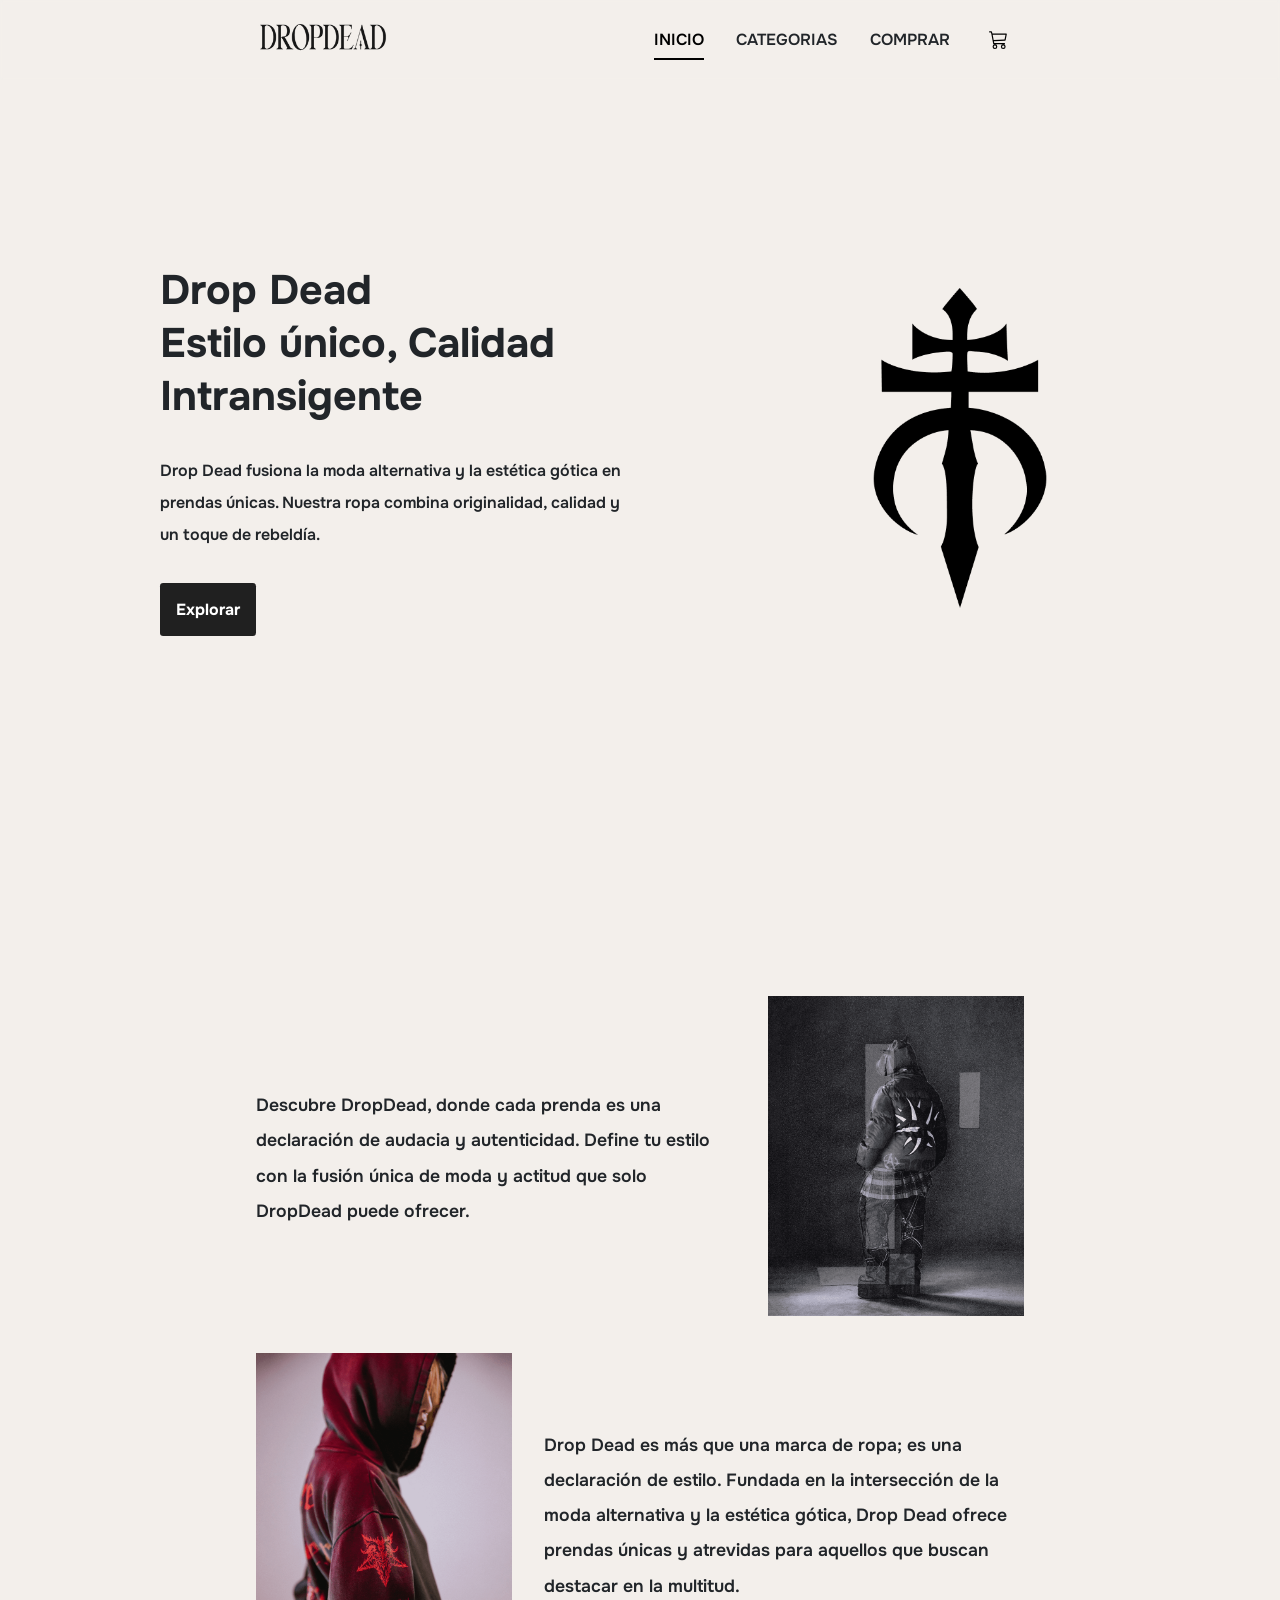
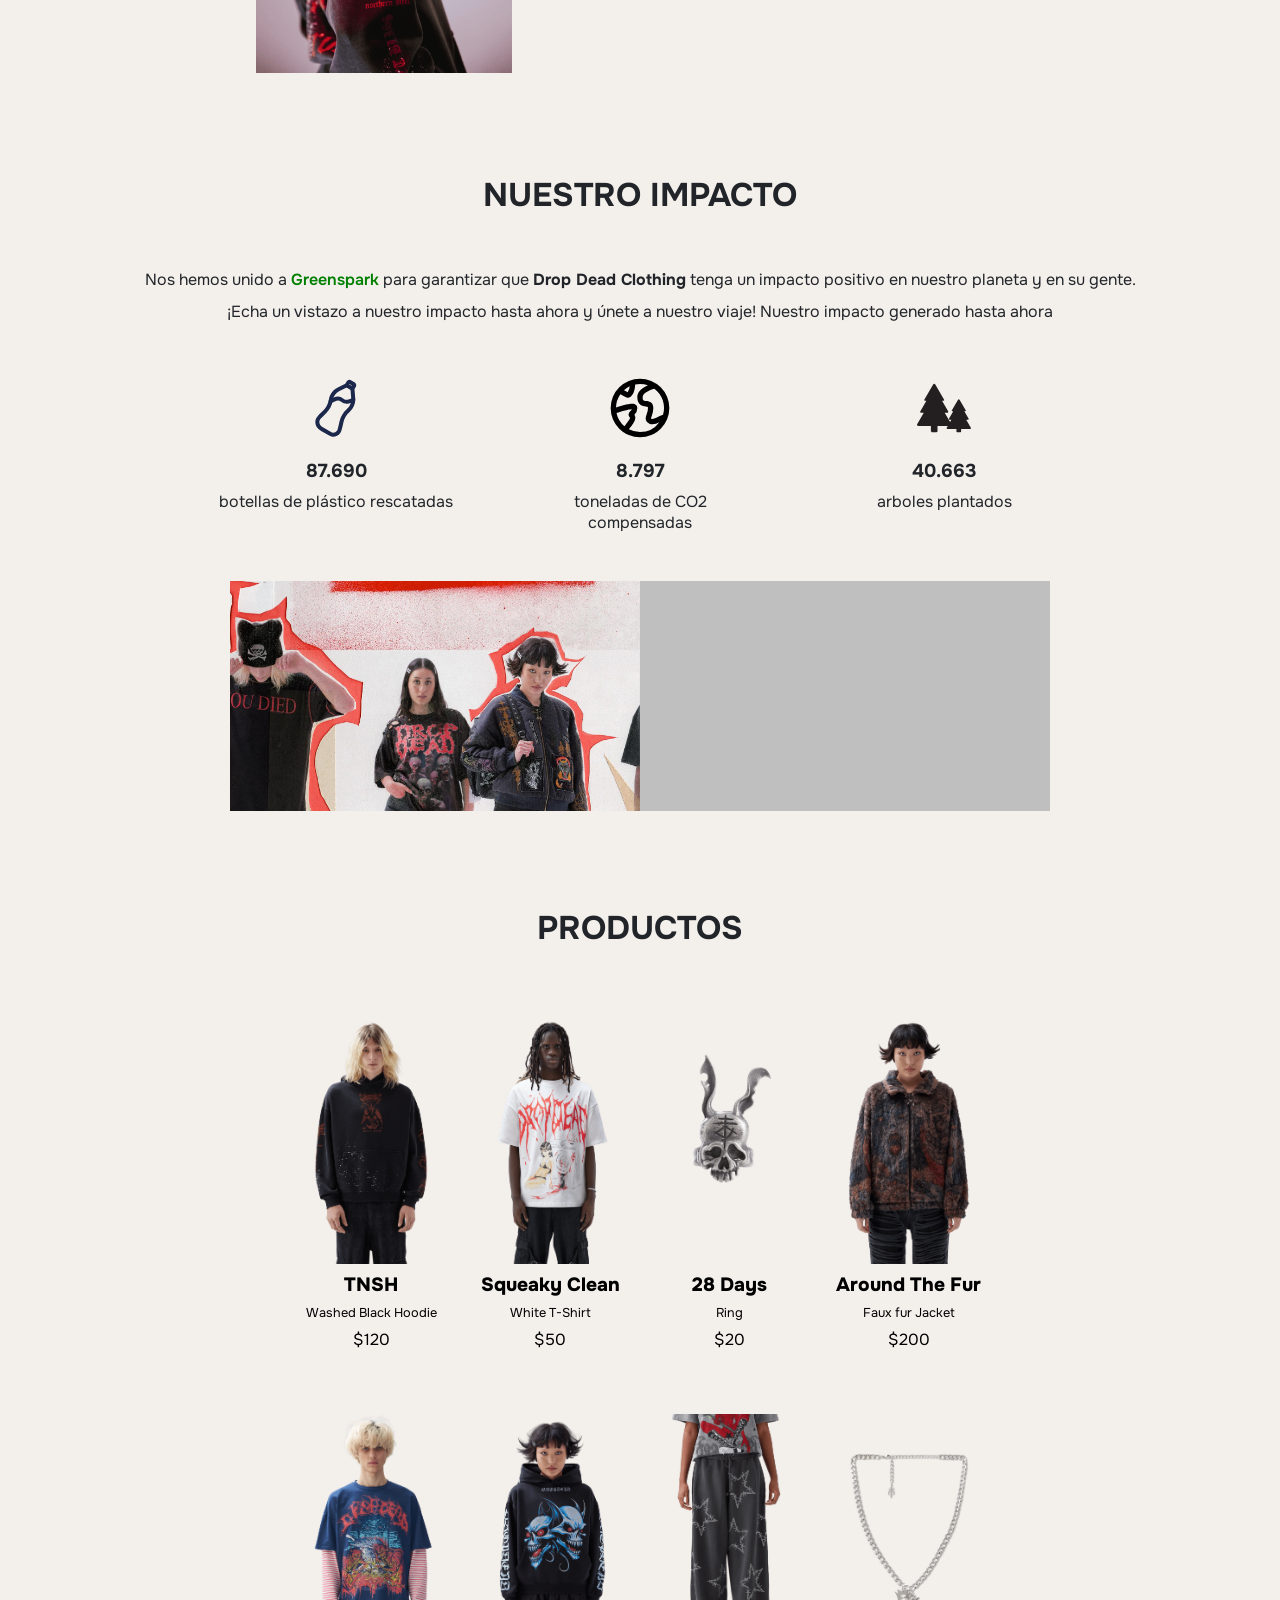
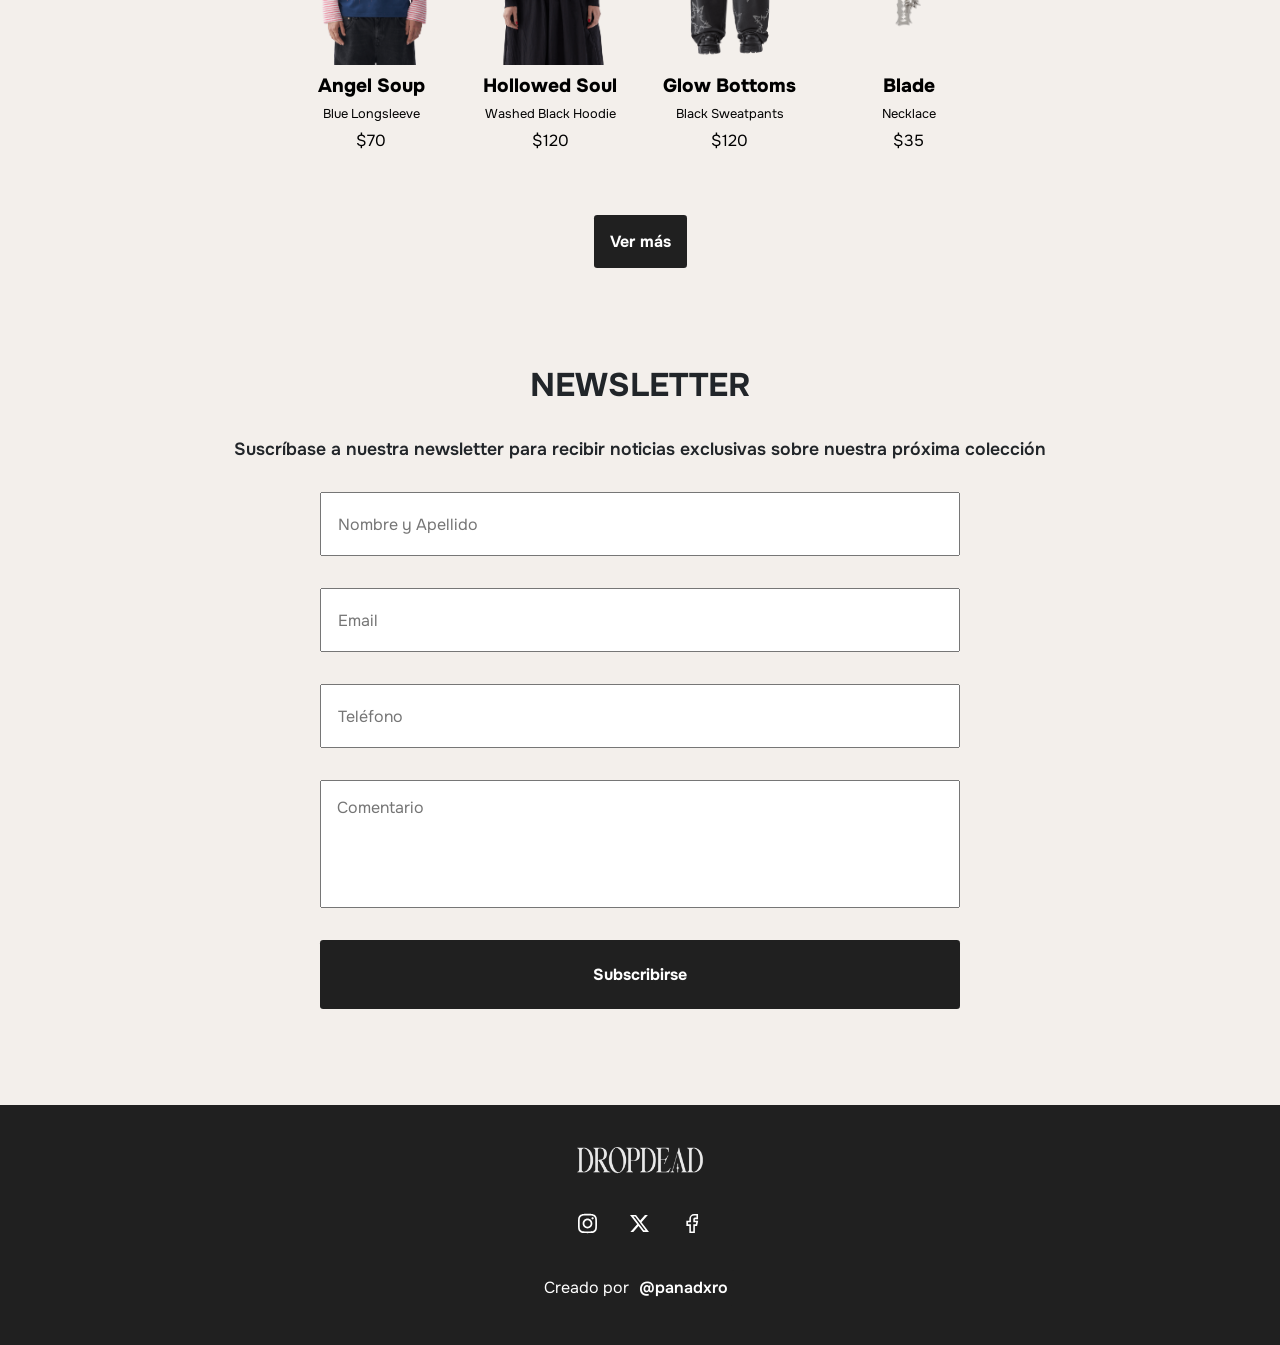
==== index.html @ 7a751a77 "-" ====
<!doctype html>
<html id="pag-inicio" lang="es">
  <head>
    <meta charset="utf-8" />
    <title>DROPDEAD E-COMMERCE</title>
    <meta name="viewport" content="width=device-width, initial-scale=1.0,user-scalable=no" />
    <link rel="shortcut icon" href="assets/icon/faviconDrop.png" />
    <link rel="stylesheet" href="css/bootstrap.css">
    <link rel="stylesheet" href="css/style.css">
  </head>
  <body>
    <header>
      <nav class="navt">
        <h1><a href="index.html">DROPDEAD</a></h1>
        <ul class="nav-list nav-underline">
          <li><a class="nav-link active" href="index.html">INICIO</a></li>
          <li class="dropdown">
            <a class="nav-link" href="categorias.html">CATEGORIAS</a>
            <ul class="dropdown-menu">
              <li><a href="categorias.html">TODO</a></li>
              <li><a href="categorias.html?cat=Remeras">REMERAS</a></li>
              <li><a href="categorias.html?cat=Buzos">BUZOS</a></li>
              <li><a href="categorias.html?cat=Camperas">CAMPERAS</a></li>
              <li><a href="categorias.html?cat=Pantalones">PANTALONES</a></li>
              <li><a href="categorias.html?cat=Accesorios">ACCESORIOS</a></li>
            </ul>
          </li>
          <li><a class="nav-link" href="comprar.html">COMPRAR</a></li>
          <li>
            <button class="icon a-cart" type="button" data-bs-toggle="offcanvas" data-bs-target="#offcanvasRight" aria-controls="offcanvasRight">
              <small class="d-lg-none">Carrito</small>
              <span class="badge bg-danger cantidades-carrito">0</span>
            </button>           
          </li>
        </ul>
      </nav>  
    </header>

    <main>
      <sidebar class="offcanvas offcanvas-end" tabindex="-1" id="offcanvasRight" aria-labelledby="offcanvasRightLabel">
        <section class="carrito-section">
          <div class="cart-head">
            <button type="button" class="btn-close" data-bs-dismiss="offcanvas" aria-label="Close"></button>
            <h2>CARRITO</h2>
            <button id="reset"><small class="d-lg-none">Vaciar carrito</small>
              <span class="badge bg-danger cantidades-carrito">0</span>
            </button>
          </div>
          <ul id="lista-carrito">
          </ul>
          <article class="info">
            <p>TOTAL:<span id="total-carrito"></span></p>
            <a href="comprar.html" id="botonCompra" class="boton">Comprar</a>
          </article>
        </section>
      </sidebar>
      
      <section class="inicio">
        <article>
          <h2>Drop Dead <br> Estilo único, Calidad Intransigente</h2>
          <p>Drop Dead fusiona la moda alternativa y la estética gótica en prendas únicas. Nuestra ropa combina originalidad, calidad y un toque de rebeldía. </p>
          <a href="categorias.html" class="boton">Explorar</a>
        </article>
        <figure>
          <img src="assets/icon/faviconDrop.png" alt="">
        </figure>
      </section>

      <section class="nosotros">
        <article>
          <p>Descubre DropDead, donde cada prenda es una declaración de audacia y autenticidad. Define tu estilo con la fusión única de moda y actitud que solo DropDead puede ofrecer.</p>
          <picture>
            <source media="(max-width: 576px)" srcset="./assets/fondos/deadcell-md.png">
            <img src="assets/fondos/deadcell-lg.png" alt="">
          </picture>
        </article>
        <article>
          <picture>
            <source media="(max-width: 576px)" srcset="./assets/fondos/tnsh-md.png">
            <img src="assets/fondos/tnsh-lg.png" alt="">
          </picture>
          <p>Drop Dead es más que una marca de ropa; es una declaración de estilo. Fundada en la intersección de la moda alternativa y la estética gótica, Drop Dead ofrece prendas únicas y atrevidas para aquellos que buscan destacar en la multitud.</p>
        </article>
      </section>

      <section class="detalles">
        <h2 class="titulo-2">Nuestro impacto</h2>
        <p>Nos hemos unido a <a href="https://public.getgreenspark.com/1639580031124/drop-dead-clothing" target="_blank">Greenspark</a> para garantizar que <b>Drop Dead Clothing</b> tenga un impacto positivo en nuestro planeta y en su gente. ¡Echa un vistazo a nuestro impacto hasta ahora y únete a nuestro viaje!
        Nuestro impacto generado hasta ahora</p>
        <div class="detalle-box">
          <article>
            <h3 id="botellas">87.690</h3>
            <p>botellas de plástico rescatadas</p>          
          </article>
          <article>
            <h3 id="co2">8.797</h3>
            <p>toneladas de CO2 compensadas</p>          
          </article>
          <article>
            <h3 id="arboles">40.663</h3>
            <p>arboles plantados</p>          
          </article>
        </div>
        <div class="novedades">
          <figure id="carouselExampleCaptions" class="carousel slide" data-bs-touch="true" data-bs-ride="carousel">
              <div class="carousel-inner">
                <div class="carousel-item" data-bs-interval="5000">
                  <picture class="d-block w-100">
                    <source media="(max-width: 576px)" srcset="assets/fondos/sm-slider1.jpg">
                    <source media="(max-width: 1024px)" srcset="assets/fondos/md-slider1.jpg">
                    <img src="assets/fondos/lg-slider1.jpg" alt="Banner con modelos historia de la marca">
                  </picture>
                </div>
                <div class="carousel-item" data-bs-interval="5000">
                  <picture class="d-block w-100">
                    <source media="(max-width: 576px)" srcset="assets/fondos/sm-slider2.jpg">
                    <source media="(max-width: 1024px)" srcset="assets/fondos/md-slider2.jpg">
                    <img src="assets/fondos/lg-slider2.jpg" alt="Banner con modelos el comienzo de la marca">
                  </picture>
                </div>
                <div class="carousel-item active" data-bs-interval="5000">
                  <picture class="d-block w-100">
                    <source media="(max-width: 576px)" srcset="assets/fondos/sm-slider3.jpg">
                    <source media="(max-width: 1024px)" srcset="assets/fondos/md-slider3.jpg">
                    <img src="assets/fondos/lg-slider3.jpg" alt="Banner con modelos y su filosofia">
                  </picture>
                </div>
                <div class="carousel-item" data-bs-interval="5000">
                  <picture class="d-block w-100">
                    <source media="(max-width: 576px)" srcset="assets/fondos/sm-slider4.jpg">
                    <source media="(max-width: 1024px)" srcset="assets/fondos/md-slider4.jpg">
                    <img src="assets/fondos/lg-slider4.jpg" alt="Banner con modelos y su dilema">
                  </picture>
                </div>
              </div>
          </figure>
          <figure>
            <iframe width="560" height="315" src="https://www.youtube.com/embed/W_03t-ddhAE?si=SMMggjVMrTgTi_4X" title="YouTube video player" frameborder="0" allow="accelerometer; autoplay; clipboard-write; encrypted-media; gyroscope; picture-in-picture; web-share" allowfullscreen></iframe>
          </figure>
        </div>
      </section>

      <section class="sec-productos">
        <h2 class="titulo-2" id="tit-categoria">Productos</h2>
        <div id="productos">
          <article class="card">
            <a href="producto.html?id=8">
              <figure>
                <img src="assets/product/Blade/Blade1.png" alt="Blade">
              </figure>
              <h3>Blade</h3>
              <p>Necklace</p>
              <p class="price">$<span>35</span></p>
            </a>
            <button class="add boton" data-id="8" data-val="35" data-cat="Accesorio">Agregar al carrito</button>
          </article>
          <article class="card">
            <a href="producto.html?id=13">
              <figure>
                <img src="assets/product/Hollowfication/Hollowfication1.png" alt="Hollowfication">
              </figure>
              <h3>Hollowfication</h3>
              <p>Washed Black Hoodie</p>
              <p class="price">$<span>120</span></p>
            </a>
            <button class="add boton" data-id="13" data-val="120" data-cat="Buzo">Agregar al carrito</button>
          </article>
          <article class="card">
            <a href="producto.html?id=18">
              <figure>
                <img src="assets/product/JadoreHardcore/JadoreHardcore1.png" alt="J'adore Hardcore">
              </figure>
              <h3>J'adore Hardcore</h3>
              <p>2 in 1 Jacket</p>
              <p class="price">$<span>200</span></p>
            </a>
            <button class="add boton" data-id="18" data-val="200" data-cat="Campera">Agregar al carrito</button>
          </article>
          <article class="card">
            <a href="producto.html?id=19">
              <figure>
                <img src="assets/product/Spiritual/Spiritual1.png" alt="Spiritual">
              </figure>
              <h3>Spiritual</h3>
              <p>Socks (Pack of 2)</p>
              <p class="price">$<span>20</span></p>
            </a>
            <button class="add boton" data-id="19" data-val="20" data-cat="Accesorio">Agregar al carrito</button>
          </article>
          <article class="card">
            <a href="producto.html?id=17">
              <figure>
                <img src="assets/product/Violence/Violence1.png" alt="Violence">
              </figure>
              <h3>Violence</h3>
              <p>Elasticated Shorts</p>
              <p class="price">$<span>60</span></p>
            </a>
            <button class="add boton" data-id="20" data-val="60" data-cat="Pantalon">Agregar al carrito</button>
          </article>
          <article class="card">
            <a href="producto.html?id=10">
              <figure>
                <img src="assets/product/Lure/Lure1.png" alt="Lure">
              </figure>
              <h3>Lure</h3>
              <p>Distressed Hoodie</p>
              <p class="price">$<span>120</span></p>
            </a>
            <button class="add boton" data-id="10" data-val="120" data-cat="Buzo">Agregar al carrito</button>
          </article>
          <article class="card">
            <a href="producto.html?id=11">
              <figure>
                <img src="assets/product/Makeover/Makeover1.png" alt="Makeover">
              </figure>
              <h3>Makeover</h3>
              <p>Washed Black T-Shirt</p>
              <p class="price">$<span>50</span></p>
            </a>
            <button class="add boton" data-id="11" data-val="50" data-cat="Remera">Agregar al carrito</button>
          </article>
          <article class="card">
            <a href="producto.html?id=9">
              <figure>
                <img src="assets/product/Blessings/Blessings1.png" alt="Blessings">
              </figure>
              <h3>Blessings</h3>
              <p>Longsleeve</p>
              <p class="price">$<span>70</span></p>
            </a>
            <button class="add boton" data-id="9" data-val="70" data-cat="Accesorio">Agregar al carrito</button>
          </article>
        </div>
        <a href="categorias.html" class="boton">Ver más</a>
      </section>

      <section class="newsletter">
        <h2 class="titulo-2">Newsletter</h2>
        <p>Suscríbase a nuestra newsletter para recibir noticias exclusivas sobre nuestra próxima colección</p>
          <form action="" class="form-newsletter">
            <fieldset>
              <legend>Nombre formulario</legend>
              <div>
                <label for="nombre">Nombre y Apellido</label>
                <input placeholder="Nombre y Apellido" id="nombre" type="text">
              </div>
              <div>
                <label for="email">Email</label>
                <input placeholder="Email" id="email" type="email">
              </div>
              <div>
                <label for="tel">Teléfono</label>
                <input placeholder="Teléfono" id="tel" type="tel">
              </div>
              <div>
                <label for="comentario">Comentario</label>
                <textarea placeholder="Comentario" id="comentario"></textarea>
              </div>
            </fieldset>
            <div class="boton">
              <input value="Subscribirse" type="submit">
            </div>
          </form>
      </section>

      <div class="modal fade" id="modalAutor" tabindex="-1" aria-labelledby="exampleModalCenterTitle" style="display: none;" aria-hidden="true">
        <section class="modal-dialog modal-lg modal-dialog-centered">
          <div class="modal-content">
            <section class="modal-body">
              <article class="datosAutor">
                <h3>PANADERO LUCAS</h3>
                <a class="link-correo" href="mailto:lucasn.panadero@gmail.com">Contactame por correo</a>
                <p>Final de Programación I e Interacción con Dispositivos Móviles</p>
                <p>Programación y Diseño Web DWT2AP 2024</p>
                <ul>
                  <li><a href="https://www.linkedin.com/in/panadxro" target="_blank" class="icon a-linkedin"><small class="d-none">Linkedin</small></a></li>
                  <li><a href="https://github.com/panadxro" target="_blank" class="icon a-github"><small class="d-none">Github</small></a></li>
                  <li><a href="https://www.behance.net/panadxro" target="_blank" class="icon a-behance"><small class="d-none">Behance</small></a></li>
                </ul>
              </article>
              <figure>
                <img title="Lucas Panadero" src="assets/fondos/profile.jpg" alt="Foto de perfil de Lucas Panadero">
              </figure>
            </section>
            <div class="modal-footer">
              <button type="button" data-bs-dismiss="modal">Close</button>
            </div>
          </div>
        </section>
      </div>
    </main>

    <footer>
      <h4><a href="">Logo</a></h4>
      <ul>
        <li><a href="https://www.instagram.com/dropdeadofficial" target="_blank" class="icon a-insta"><small class="d-none">Instagram</small></a></li>
        <li><a href="https://twitter.com/DropDeadUK" target="_blank" class="icon a-tw"><small class="d-none">Twitter</small></a></li>
        <li><a href="https://www.facebook.com/DROPDEADOFFICIAL/" target="_blank" class="icon a-fb"><small class="d-none">Facebook</small></a></li>
      </ul>
      <article>
        <p>Creado por</p>
        <button type="button" data-bs-toggle="modal" data-bs-target="#modalAutor">
          @panadxro
        </button>
      </article>
    </footer>

    <script src="js/bootstrap.bundle.min.js"></script>
    <script src="js/parcial.js"></script>
  </body>
</html>
---- css/style.css ----
@import url('https://fonts.googleapis.com/css2?family=Onest:wght@100;400;600;900&display=swap');

*, *::after, *::before {
  padding: 0;
  margin: 0;
  box-sizing: border-box;
  font-family: Onest;
}
body {
  position: relative;
  background-color: #f3efeb;
}
img, figure {
  width: 100%;
  object-fit: cover;
  object-position: center;
  overflow: hidden;
}
ul, ol {
  list-style: none;
}
a {
  text-decoration: none;
  color: black;
}
main > section {
  margin: 6em 8em;
}
button {
  background: none;
  border: none;
  font-weight: 600;
}
table {
  width: 100%;
}
tr {
  display: flex;
  justify-content: space-between;
  padding: 1em;
  background-color: white;
  border: solid #202020 1px;
}
table tr:first-child {
  border-bottom: none;
}
th {
  font-weight: normal;
}
iframe {
  height: 100%;
  width: 100%;
  object-fit: contain;
  object-position: center;
  overflow: hidden;
}
/* Componentes */
.boton {
  background-color: #202020;
  max-width: max-content;
  color: white;
  padding: 1em;
  font-weight: bold;
  border-radius: .2em;
}
.boton:hover {
  background-color: #393939;
  transition: background-color 0.2s ease-in-out;
}
.icon {
  background-repeat: no-repeat;
  background-size: 1.2rem;
  background-position: center;
  height: 1.3em;
  width: 1.3em;
  background-color: transparent;
  border: none;
}
/* Header */
header {
  width: 100vw;
  position: fixed;
  top: 0;
  z-index: 2;
  backdrop-filter: blur(.1rem);
}
.navt {
  display: flex;
  justify-content: space-evenly;
  align-items: center;
  height: 5rem;
  position: sticky;
  transition: background-color .3s ease, filter .3s ease-in-out;
}
.navt h1 a {
  background: url(../assets/icon/NEW_SITE_LOGO_BLACK_220x.png) no-repeat center center;
  height: 2rem;
  aspect-ratio: 110 / 27;
  display: inline-block;
  text-indent: -999px;
  overflow: hidden;
  background-size: contain;
}
.nav-list {
  display: flex;
  justify-content: space-between;
  align-items: center;
  gap: 1em;
}
.nav-list > li {
  font-weight: 600;
  padding: .5em;
}
.nav-list a {
  padding: .5em;
}
.dropdown:hover .dropdown-menu { 
  display: block !important;
  backdrop-filter: blur(.1rem);
  background-color: #dfdfdf;
  border: none;
}
.dropdown-menu {
  border-radius: 0;
  margin-top: .5em;
}
.dropdown-menu li a{
  display: block;
  padding: 1em;
  color: black;
}
.dropdown-menu li a:hover{
  background-color: #bfbfbf;
}
.a-cart {
  padding: 1em;
  background-image: url("data:image/svg+xml,<svg xmlns='http://www.w3.org/2000/svg' fill='currentColor' class='bi bi-cart3' viewBox='0 0 16 16'><path d='M0 1.5A.5.5 0 0 1 .5 1H2a.5.5 0 0 1 .485.379L2.89 3H14.5a.5.5 0 0 1 .49.598l-1 5a.5.5 0 0 1-.465.401l-9.397.472L4.415 11H13a.5.5 0 0 1 0 1H4a.5.5 0 0 1-.491-.408L2.01 3.607 1.61 2H.5a.5.5 0 0 1-.5-.5M3.102 4l.84 4.479 9.144-.459L13.89 4zM5 12a2 2 0 1 0 0 4 2 2 0 0 0 0-4m7 0a2 2 0 1 0 0 4 2 2 0 0 0 0-4m-7 1a1 1 0 1 1 0 2 1 1 0 0 1 0-2m7 0a1 1 0 1 1 0 2 1 1 0 0 1 0-2'/></svg>");
  position: relative;
}
.a-cart > .badge {
  padding: .3em .6em;
  border-radius: 0 !important;
  position: absolute;
  top: 0;
  right: -11px;
}
/* Cart */
.carrito-section {
  flex-direction: column;
  justify-content: space-between;
  height: 100%;
  position: relative;
}
.offcanvas {
  background-color: #f3efeb !important;
  padding: 1em;
}
.cart-head {
  display: flex;
  flex-direction: row;
  justify-content: space-between;
  align-items: center;
}
.cart-head h2 {
  font-size: 1.2em;
  font-weight: 800;
}

#reset {
  padding: 1em;
  border: none;
  position: relative;
  background-image: url("data:image/svg+xml,<svg xmlns='http://www.w3.org/2000/svg' width='24' height='24' fill='currentColor' class='bi bi-trash3-fill' viewBox='0 0 16 16'><path d='M11 1.5v1h3.5a.5.5 0 0 1 0 1h-.538l-.853 10.66A2 2 0 0 1 11.115 16h-6.23a2 2 0 0 1-1.994-1.84L2.038 3.5H1.5a.5.5 0 0 1 0-1H5v-1A1.5 1.5 0 0 1 6.5 0h3A1.5 1.5 0 0 1 11 1.5m-5 0v1h4v-1a.5.5 0 0 0-.5-.5h-3a.5.5 0 0 0-.5.5M4.5 5.029l.5 8.5a.5.5 0 1 0 .998-.06l-.5-8.5a.5.5 0 1 0-.998.06Zm6.53-.528a.5.5 0 0 0-.528.47l-.5 8.5a.5.5 0 0 0 .998.058l.5-8.5a.5.5 0 0 0-.47-.528ZM8 4.5a.5.5 0 0 0-.5.5v8.5a.5.5 0 0 0 1 0V5a.5.5 0 0 0-.5-.5'/></svg>");
  background-repeat: no-repeat;
  background-position: center;
}
#reset > small {
  display: none;
}
#reset > .badge{
  border-radius: 0 !important;
  position: absolute;
  top: 0;
  left: -10px;
}
#lista-carrito {
  list-style: none;
  display: flex;
  margin-block: 1em;
  padding-block-end: 10em;
  gap: 1.5em;
  flex-direction: column;
  width: 100%;
  height: 100%;
  overflow: overlay;
  scrollbar-gutter: stable;
}
.item-producto {
  display: flex;
  padding: .5em;
  align-items: center;
  justify-content: space-between;
  gap: 3em;
}
.descrip-car{
  display: flex;
  justify-content: center;
  gap: 1em;
}
.cantidad-prod {
  display: inline-block;
  text-align: end;
}
.miniportada {
  width: 5em;
  aspect-ratio: 1 / 1;
}
#pag-comprar .del {
  display: none;
}
.del {
  font-weight: 800;
  border: none;
  margin: 1em;
}
.del:hover {
  color: #393939;
  text-decoration: underline;
}
.product-del {
  padding: .5em;
  display: block;
  cursor: pointer;
  font-weight: 800;
}
.titulo-car {
  line-height: 1.5em;
  font-size: 1em;
  font-weight: 800;
  width: 100%;
}
.titulo-car p {
  display: flex;
  justify-content: space-between;
}
.no-productos {
  display: flex;
  height: 100%;
  justify-content: center;
  align-items: center;
  font-size: calc(1rem + .5vw);
  font-weight: bold;
}
.info {
  position: sticky;
  bottom: 0;
  background-color: #f3efeb;
  border-top: solid 1px rgb(189, 189, 189);
  padding-block: 1em;
  display: flex;
  flex-direction: column;
  gap: 1em;
}
.info p {
  font-weight: 800;
  display: flex;
  margin-inline: .5em;
}
#total-carrito{
  display: inline-block;
  text-align: end;
  flex: auto;
}
#botonCompra {
  max-width: 100%;
  border: none;
  padding: 1em 3em;
  text-align: center;
  background-color: #202020;
  color: white;
}
#botonCompra:hover {
  background-color: #393939;
} 
.desabilitado {
  background-color: #c2bfbc !important;
  cursor: not-allowed;
}
.cantidades-carrito {
  display: none;
}
/* Footer */
footer {
  background: #202020;
  color: white;
  height: 15rem;
  padding: 2em;
  display: flex;
  flex-direction: column;
  align-items: center;
  justify-content: space-around;
}
footer h4 a {
  background: url(../assets/icon/NEW_SITE_LOGO_BLACK_220x.png) no-repeat center center;
  filter: invert(100%);
  height: 2rem;
  aspect-ratio: 110 / 27;
  display: inline-block;
  text-indent: -999px;
  overflow: hidden;
  background-size: contain;
}
footer ul {
  display: flex;
  justify-content: center;
}
footer ul li {
  padding: 1em;
}
footer ul li a {
  display: inline-block;
  height: 2rem;
  width: 2rem;
}
footer p {
  display: inline;
}
footer button {
  background-color: #202020;
  border-radius: .4em;
  color: white;
  display: inline;
  border: none;
  padding: .5em;
  margin-left: -.1em;
}
footer button:hover {
  background-color: #393939;
}
footer button:active {
  background-color: #202020;
}
footer a {
  color: white;
}
.a-insta {
  background-image: url("data:image/svg+xml,<svg fill='currentColor' style='color: white' xmlns='http://www.w3.org/2000/svg' viewBox='0 0 448 512'><!--!Font Awesome Free 6.5.1 by @fontawesome - https://fontawesome.com License - https://fontawesome.com/license/free Copyright 2024 Fonticons, Inc.--><path d='M224.1 141c-63.6 0-114.9 51.3-114.9 114.9s51.3 114.9 114.9 114.9S339 319.5 339 255.9 287.7 141 224.1 141zm0 189.6c-41.1 0-74.7-33.5-74.7-74.7s33.5-74.7 74.7-74.7 74.7 33.5 74.7 74.7-33.6 74.7-74.7 74.7zm146.4-194.3c0 14.9-12 26.8-26.8 26.8-14.9 0-26.8-12-26.8-26.8s12-26.8 26.8-26.8 26.8 12 26.8 26.8zm76.1 27.2c-1.7-35.9-9.9-67.7-36.2-93.9-26.2-26.2-58-34.4-93.9-36.2-37-2.1-147.9-2.1-184.9 0-35.8 1.7-67.6 9.9-93.9 36.1s-34.4 58-36.2 93.9c-2.1 37-2.1 147.9 0 184.9 1.7 35.9 9.9 67.7 36.2 93.9s58 34.4 93.9 36.2c37 2.1 147.9 2.1 184.9 0 35.9-1.7 67.7-9.9 93.9-36.2 26.2-26.2 34.4-58 36.2-93.9 2.1-37 2.1-147.8 0-184.8zM398.8 388c-7.8 19.6-22.9 34.7-42.6 42.6-29.5 11.7-99.5 9-132.1 9s-102.7 2.6-132.1-9c-19.6-7.8-34.7-22.9-42.6-42.6-11.7-29.5-9-99.5-9-132.1s-2.6-102.7 9-132.1c7.8-19.6 22.9-34.7 42.6-42.6 29.5-11.7 99.5-9 132.1-9s102.7-2.6 132.1 9c19.6 7.8 34.7 22.9 42.6 42.6 11.7 29.5 9 99.5 9 132.1s2.7 102.7-9 132.1z'/></svg>");
}
.a-tw {
  background-image: url("data:image/svg+xml,<svg xmlns='http://www.w3.org/2000/svg' width='16' height='16' fill='currentColor' style='color: white' class='bi bi-twitter-x' viewBox='0 0 16 16'><path d='M12.6.75h2.454l-5.36 6.142L16 15.25h-4.937l-3.867-5.07-4.425 5.07H.316l5.733-6.57L0 .75h5.063l3.495 4.633L12.601.75Zm-.86 13.028h1.36L4.323 2.145H2.865z'/></svg>");
}
.a-fb {
  background-image: url("data:image/svg+xml,<svg xmlns='http://www.w3.org/2000/svg' width='1em' height='1em' viewBox='0 0 24 24'><path fill='currentColor' style='color: white' d='M8 6a6 6 0 0 1 6-6h5v6.5h-4v2h4.247L17.802 15H15v9H8v-9H4.25V8.5H8zm6-4a4 4 0 0 0-4 4v4.5H6.25V13H10v9h3v-9h3.198l.555-2.5H13v-4a2 2 0 0 1 2-2h2V2z'/></svg>");
  background-size: 1.2rem;
}
/* Modal Autor */
#modalAutor {
  z-index: 1;
}
#modalAutor .modal-content {
  background-color: floralwhite;
}
#modalAutor .modal-body {
  display: flex;
  justify-content: space-between;
}
#modalAutor article {
  display: flex;
  flex-direction: column;
  gap: 1em;
}
#modalAutor figure {
  width: auto;
}
#modalAutor img {
  width: 250px;
}
#modalAutor ul {
  display: flex;
  flex-direction: row;
  gap: .5em;
}
#modalAutor li a {
  display: block;
  padding: 1.1em;
  border-radius: .3em;
}
#modalAutor .modal-footer button {
  padding: .5em 1em;
  color: white;
  background-color: #202020;
}
.datosAutor h3 {
  font-size: calc(1.325em + 0.9vw);
}
.link-correo {
  display: -webkit-inline-box;
  font-weight: 600;
}
.link-correo:hover {
  color: #393939;
  text-decoration: underline;
}
.a-linkedin {
  background-image: url('/assets/icon/linkedin.svg');
  background-size: 1.5rem 2rem;
}
.a-github {
  background-image: url('/assets/icon/github.svg');
  background-size: 1.8rem 1.8rem;
  color: white;
}
.a-behance {
  background-image: url('/assets/icon/behance.svg');
  background-size: 2rem 2rem;
}
/* Presentación */
.inicio {
  display: flex;
  flex-direction: row;
  justify-content: space-evenly;
  align-items: center;
  min-height: 100dvh;
  margin: 0;
}
.inicio article {
  display: flex;
  flex-direction: column;
  justify-content: space-between;
  width: 30rem;
  gap: 2em;
}
.inicio article p {
  line-height: 2em;
  font-weight: 600;
}
.inicio h2 {
  font-size: calc(1.375rem + 1.5vw);
  text-wrap: pretty;
}
.inicio figure {
  max-width: 20rem;
}
/* Nosotros */
.nosotros {
  display: flex;
  flex-direction: column;
  align-items: center;
  gap: 2em;
}
.nosotros article {
  display: flex;
  gap: 2em;
  align-items: center;
}
.nosotros article > p {
  line-height: 2em;
  font-size: 1.1em;
  font-weight: 600;
}
.nosotros picture {
  width: 20vw;
  overflow: hidden;
}
.nosotros picture img {
  width: 100%;
}
.nosotros p {
  max-width: 30rem;
}
/* Detalles */
.detalles {
  display: flex;
  flex-direction: column;
  align-items: center;
  gap: 3em;
}
.detalle-box {
  display: flex;
  gap: 4em;
}
.detalle-box article {
  display: flex;
  flex-direction: column;
  gap: .5em;
  text-align: center;
  min-width: 15rem;
  max-width: 15rem;
}
.detalle-box h3 {
  display: flex;
  flex-direction: column;
  align-items: center;
  gap: 1em;
}
.detalles > p {
  text-align: center;
  line-height: 2em;
}
.detalles > p a {
  color: green;
  font-weight: 600;
}
.detalles > p a:hover {
  color: limegreen;
  text-decoration: underline;
}
#botellas::before {
  display: block;
  content: '';
  background-image: url("../assets/icon/bottle.svg");
  background-size: 4rem 4rem;
  background-repeat: no-repeat;
  width: 4rem;
  height: 4rem;
}
#co2::before {
  display: block;
  content: '';
  background-image: url("../assets/icon/earth.svg");
  background-size: 4rem 4rem;
  background-repeat: no-repeat;
  width: 4rem;
  height: 4rem;
}
#arboles::before {
  display: block;
  content: '';
  background-image: url("../assets/icon/trees.svg");
  background-size: 4rem 4rem;
  background-repeat: no-repeat;
  width: 4rem;
  height: 4rem;
} 
.novedades {
  display: flex;
}
.novedades figure {
  background-color: #bfbfbf;
  max-height: 25rem;
  max-width: 50rem;
}
/* Novedades */
.novedades {
  width: 80%;
}
.novedades > figure {
  aspect-ratio: 16 / 9;
}
.carousel-caption {
  background-color: rgba(0, 0, 0, .4);
}
/* Newsletter */
.newsletter {
  display: flex;
  flex-direction: column;
  align-items: center;
  gap: 2rem;
}
.newsletter p {
  font-weight: 600;
  font-size: 1.1em;
}
.form-newsletter {
  display: flex;
  flex-direction: column;
  justify-content: center;
  align-items: center;
  gap: 2em;
  max-height: 40rem;
}
.form-newsletter fieldset {
  border: none;
  display: flex;
  flex-direction: column;
  gap: 2em;
}
.form-newsletter legend {
  display: none;
}
.form-newsletter div {
  display: flex;
  flex-direction: column;
  width: 40rem;
}
.form-newsletter fieldset div label {
  display: none;
}
.form-newsletter fieldset div input {
  height: 4rem;
  padding: 1em;
}
.form-newsletter textarea {
  padding: 1em;
  resize: none;
  height: 8rem;
}
.form-newsletter .boton {
  cursor: pointer;
  padding: 0;
}
.form-newsletter .boton input {
  padding: 1.5em;
  background:none;
  color: white;
  width: 40rem;
  font-weight: bold;
  border: none;
  cursor: pointer;
}
/* Categorias */
#modal-publicidad {
  z-index: 3;
}
#modal-publicidad .modal-content {
  overflow: hidden;
  position: relative;
}
#modal-publicidad .modal-content .btn-close {
  position: absolute;
  background-color: white;
  filter: invert(100%);
  right: 0;
  margin: .5em;
}
/* PRODUCTOS */
.sec-productos {
  display: flex;
  flex-direction: column;
  align-items: center;
  gap: 4em;
}
.sec-productos .card:nth-child(n + 9) {
  display: none;
}
.seccion-productos {
  display: flex;
  flex-direction: column;
  align-items: center;
  gap: 4em;
}
.titulo-2 {
  text-transform: uppercase;
  font-size: calc(1.325rem + 0.9vw);
}
#productos {
  display: grid;
  grid-template-columns: repeat(4, 1fr);
  row-gap: 4em;
  width: 70%;
  margin: auto;
}
.card {
  display: flex;
  align-items: center;
  max-width: 20rem;
  background: none;
  border: none;
  position: relative;
  /* flex: 1 0 230px; */
}
.card a {
  display: flex;
  flex-direction: column;
  align-items: center;
  gap: .5em;
}
.card figure {
  aspect-ratio: 5 / 7;
}
.card h3 {
  font-size: 1.2em;
  font-weight: 800;
}
.card p {
  font-size: .8em;
}
.price {
  font-size: 1em !important;
}
.card:hover .add {
  display: block;
}
.card > .add {
  display: none;
  padding: 1em;
  font-size: .8em;
  font-weight: bold;
  text-transform: uppercase;
  color: #f3efeb;
  border: none;
  position: absolute;
  width: 100%;
  bottom: 25%;
  z-index: 1;
}
/* Comprar */
.sect-comprar {
  display: flex;
  /* align-items: center; */
  margin: 0;
  padding: 5em;
  min-height: 100vh;
  justify-content: space-around;
}
.sect-comprar .carrito-section {
  height: fit-content;
}
.sect-comprar #lista-carrito {
  width: 35vw;
  height: fit-content;
  padding: 0;
}
.sect-comprar form {
  display: flex;
  flex-direction: column;
  justify-content: center;
  align-items: center;
  gap: 1em;
  width: 35vw;
}
.sect-comprar legend {
  font-weight: bold;
}
.sect-comprar form fieldset {
  border: none;
  display: flex;
  flex-direction: column;
  gap: 1em;
  width: 100%;
  margin-block: 1em;
}
.sect-comprar form div {
  display: flex;
  align-items: center;
  gap: 1em;
  position: relative;
}
#ofertas, #credito, #debito {
  width: fit-content;
  height: fit-content;
}
.entrada label {
  display: none;
  position: absolute;
  margin: .6em;
  font-size: .8em;
  top: 0;
}
.sect-comprar form fieldset div input {
  height: 4rem;
  /* padding: 2em 2em 1em .5em; */
  /* font-size: .8em; */
  padding: 1em;
  width: 100%;
  position: relative;
}
select {
  height: 4rem;
/*   padding: 2em 2em 1em .5em;
  font-size: .8em; */
  padding: 1em;
  width: 100%;
  position: relative;
}
.form-submit {
  display: flex;
  justify-content: space-between;
  min-width: 100%;
  padding: 0;
}
.sect-comprar form .boton input {
  padding: 1.5em;
  background:none;
  color: white;
  width: 100%;
  font-weight: bold;
  border: none;
  cursor: pointer;
}
.volver {
  background: none;
  border: none;
  font-weight: 600;
}
.volver:hover {
  content: '';
  color: #393939;
  text-decoration: underline;
}
#pag-comprar .info {
  background-color: #f3efeb;

}
#pag-comprar .cart-head{
  display: none;
}
#pag-comprar .desabilitado {
  display: none;
}
#pag-comprar .a-cart {
  cursor:default;
}

/* Comprobante */
#pag-comprobante main {
  display: flex;
  flex-direction: column;
  justify-content: center;
  align-items: center;
  width: 60%;
  margin: auto;
  padding-block: 4em;
  min-height: 100vh;
  position: static;
}
#datosPersonales h1 {
  text-align: center;
  padding: 1em;
}
#pag-comprobante .a-cart {
  cursor: default;
}
#pag-comprobante #lista-carrito {
  padding: 0;
  width: 80%;
  margin: auto;
}
#pag-comprobante .del {
  display: none;
}
#pag-comprobante .cart-head{
  display: none;
}
#pag-comprobante .cart-head {
  display: none;
}
#pag-comprobante .info {
  position: static;
  background: none;
}
#pag-comprobante #botonCompra {
  margin: 1em;
}
#pag-comprobante .volver {
  display: none;
}
/* Detalle producto */
.detalle-producto {
  margin: auto;
  padding: 5em;
  width: 80%;
  min-height: 100vh;
  display: flex;
  justify-content: space-between;
  gap: 2em;
}
.detalle-producto .carousel {
  width: 65vh;
  max-width: 65vh;
  display: flex;
  flex-direction: column;
  justify-content: center;
  overflow: hidden;
}
.detalle-producto .carousel-inner {
  width: 500%;
  display: flex;
  flex-flow: row nowrap;
  justify-content: flex-start;
  align-items: center;
  padding: 1.2em;

  transition: all .5s ease;
  transform: translateX(0%);
}
.detalle-producto .carousel-item img {
  width: calc(100% / 5 - 2em);
  aspect-ratio: 1;
}
.detalle-producto img {
  object-fit: contain;
}
.detalle-producto .carousel-indicators {
  width: 100%;
  display: flex;
  flex-flow: row nowrap;
  justify-content: space-between;
  align-items: center;
}
.detalle-producto .carousel-indicators li {
  height: 4em;
  border-radius: .2em;
}
.detalle-producto .carousel-indicators img {
  width: 4em;
  aspect-ratio: 1;
  cursor: pointer;
}
.detalle-producto .carousel-indicators li:hover {
  background-color: black;
  transition: background-color 0.2s ease-in-out;
}
.detalle-producto .carousel-indicators .active {
  background-color: black;
}
#infoProducto {
  display: flex;
  flex-direction: column;
  gap: .5em;
  padding-block: 4em;
  width: 100vh;
  max-width: 100vh;
}
#cat-producto {
  color: white;
  font-weight: bold;
  font-size: .8em;
  background-color: black;
  padding: .2em .4em;
  border-radius: .3em;
  width: min-content;
}
#subtitulo-producto {
  font-weight: 600;
}
#precio-producto {
  font-weight: bold;
  font-size: calc(1rem + 0.6vw);
}
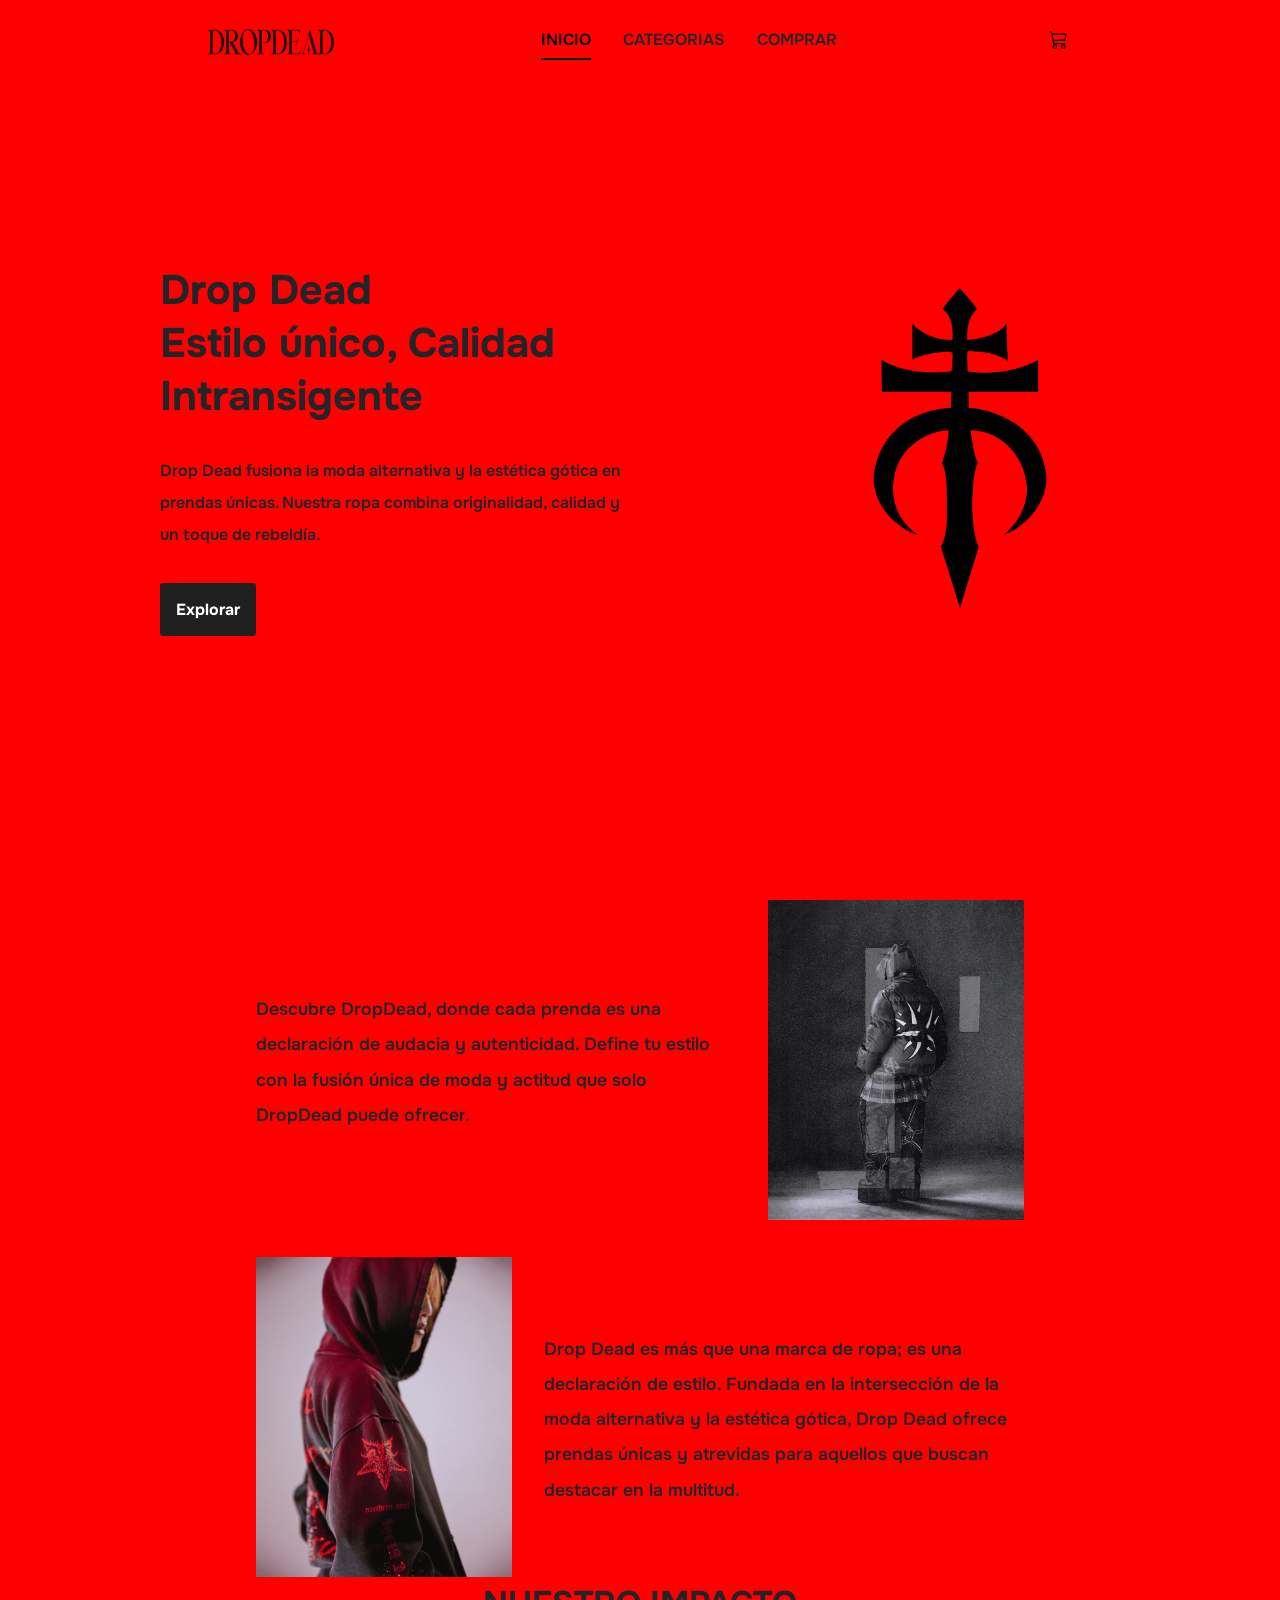
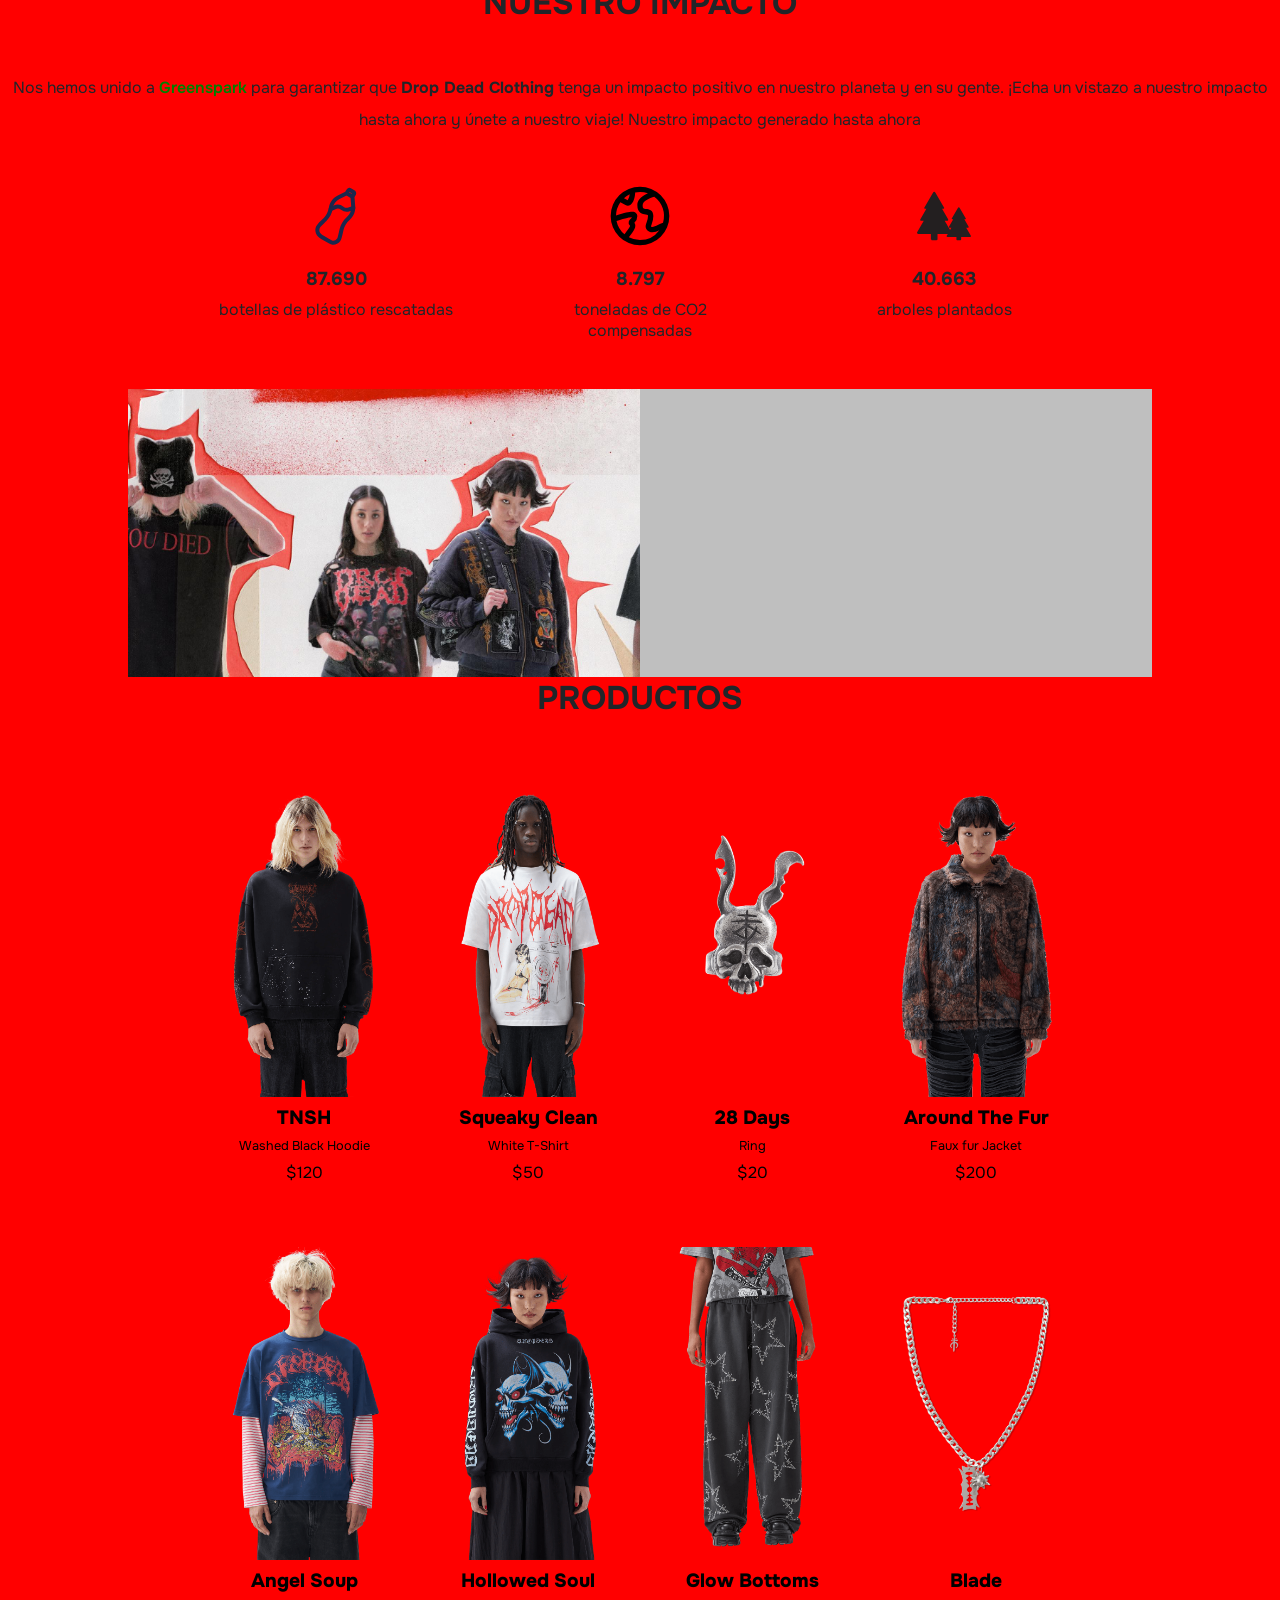
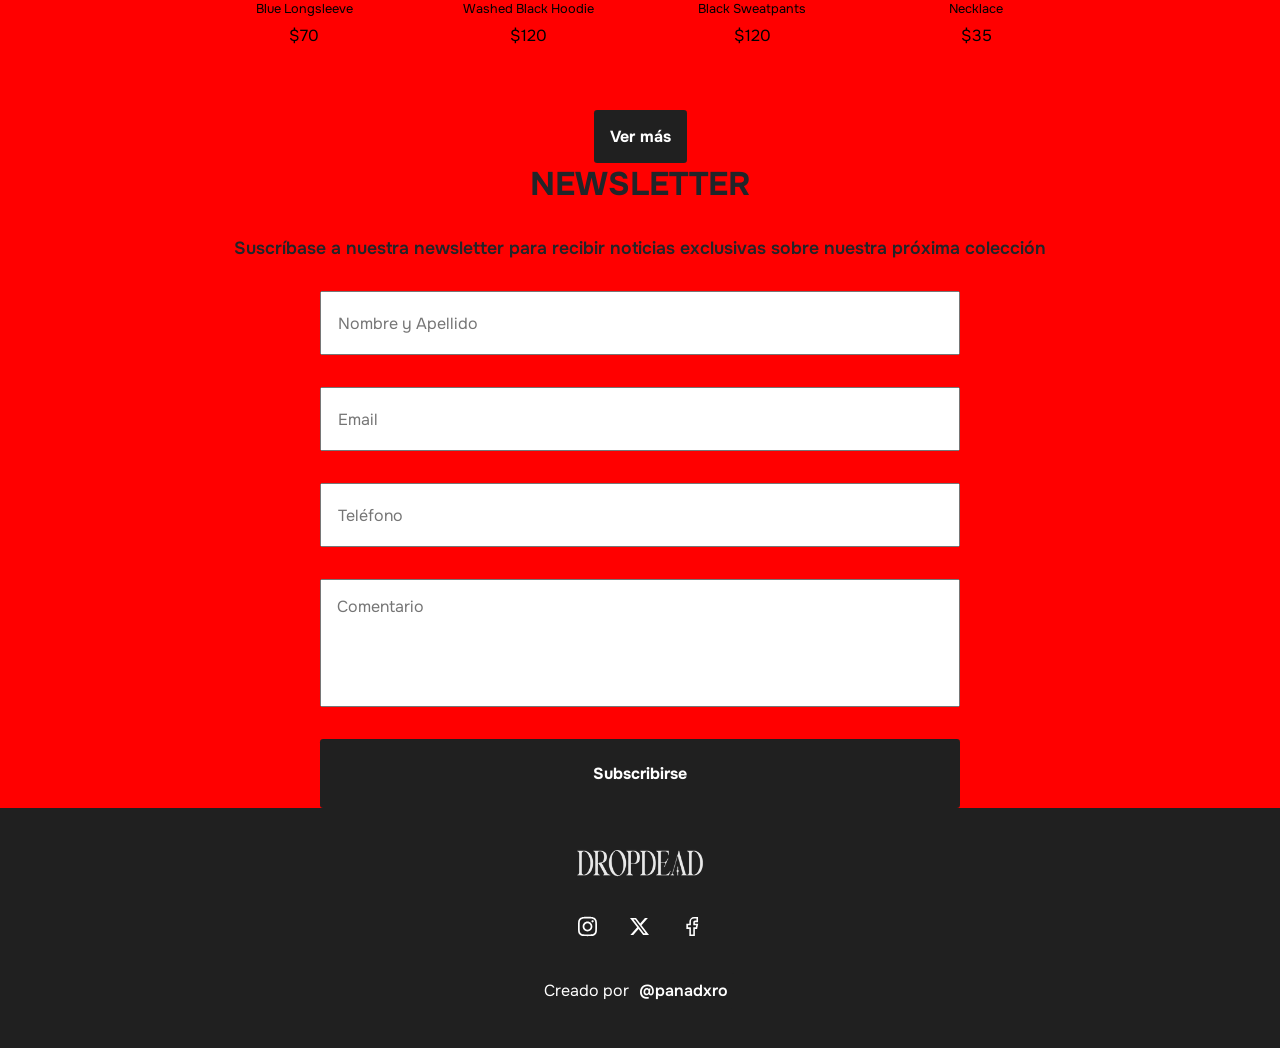
==== commit 83b4d2e6: "-" ====
--- a/index.html
+++ b/index.html
@@ -1,5 +1,5 @@
 <!doctype html>
-<html id="pag-inicio" lang="es">
+<html lang="es">
   <head>
     <meta charset="utf-8" />
     <title>DROPDEAD E-COMMERCE</title>
@@ -9,14 +9,47 @@
     <link rel="stylesheet" href="css/style.css">
   </head>
   <body>
-    <header>
-      <nav class="navt">
-        <h1><a href="index.html">DROPDEAD</a></h1>
-        <ul class="nav-list nav-underline">
-          <li><a class="nav-link active" href="index.html">INICIO</a></li>
+    <header class="navt">
+      <button 
+        class="icon a-burger" 
+        type="button" 
+        data-bs-toggle="offcanvas" 
+        data-bs-target="#navDesplegable" 
+        aria-controls="navDesplegable"
+        >
+        <small>Abrir navegador</small>
+      </button>
+      <h1><a class="a-logo" href="index.html">DROPDEAD</a></h1>
+      <nav 
+        class="nav-list offcanvas-start" 
+        id="navDesplegable" 
+        tabindex="-1" 
+        aria-labelledby="navDesplegable"
+        >
+        <div class="offcanvas-header">
+          <h2 class="offcanvas-title a-logo" 
+          id="offcanvasNavbarLabel">DropDead</h2>
+          <button 
+            class="btn-close shadow-none" 
+            data-bs-dismiss="offcanvas" 
+            data-bs-target="#navDesplegable"
+            type="button" 
+            aria-label="Close"
+            >
+            <small>Cerrar navegador</small>
+          </button>
+        </div>
+        <ul class="ul-list nav-underline" >
+          <li><a class="nav-link active" href="#pag-inicio">INICIO</a></li>
           <li class="dropdown">
-            <a class="nav-link" href="categorias.html">CATEGORIAS</a>
-            <ul class="dropdown-menu">
+            <a 
+            class="nav-link" 
+            data-bs-toggle="collapse" 
+            href="#dropdown-menu" 
+            role="button" 
+            aria-expanded="false" 
+            aria-controls="collapseExample">CATEGORIAS</a>
+            <ul class="collapse" id="dropdown-menu">
               <li><a href="categorias.html">TODO</a></li>
               <li><a href="categorias.html?cat=Remeras">REMERAS</a></li>
               <li><a href="categorias.html?cat=Buzos">BUZOS</a></li>
@@ -26,34 +59,47 @@
             </ul>
           </li>
           <li><a class="nav-link" href="comprar.html">COMPRAR</a></li>
-          <li>
-            <button class="icon a-cart" type="button" data-bs-toggle="offcanvas" data-bs-target="#offcanvasRight" aria-controls="offcanvasRight">
-              <small class="d-lg-none">Carrito</small>
-              <span class="badge bg-danger cantidades-carrito">0</span>
-            </button>           
-          </li>
         </ul>
-      </nav>  
+      </nav>
+      <button 
+        class="icon a-cart" 
+        type="button" 
+        data-bs-toggle="offcanvas" 
+        data-bs-target="#carritoDesplegable" 
+        aria-controls="carritoDesplegable"
+        >
+        <small>Carrito</small>
+        <span class="badge bg-danger cantidades-carrito">0</span>
+      </button>
+      <aside 
+        class="offcanvas offcanvas-end 
+        carrito-section" 
+        tabindex="-1" 
+        id="carritoDesplegable" 
+        aria-labelledby="offcanvasRightLabel"
+        >
+        <div class="cart-head">
+          <button
+           type="button"
+           class="btn-close"
+           data-bs-dismiss="offcanvas"
+           aria-label="Close"><small>Cerrar carrito</small></button>
+          <h2>CARRITO</h2>
+          <button id="reset"><small class="d-lg-none">Vaciar carrito</small>
+            <span class="badge bg-danger cantidades-carrito">0</span>
+          </button>
+        </div>
+        <ul id="lista-carrito">
+        </ul>
+        <article class="info">
+          <p>TOTAL:<span id="total-carrito"></span></p>
+          <a class="boton" id="botonCompra" href="comprar.html">Comprar</a>
+        </article>
+      </aside>
     </header>
 
-    <main>
-      <sidebar class="offcanvas offcanvas-end" tabindex="-1" id="offcanvasRight" aria-labelledby="offcanvasRightLabel">
-        <section class="carrito-section">
-          <div class="cart-head">
-            <button type="button" class="btn-close" data-bs-dismiss="offcanvas" aria-label="Close"></button>
-            <h2>CARRITO</h2>
-            <button id="reset"><small class="d-lg-none">Vaciar carrito</small>
-              <span class="badge bg-danger cantidades-carrito">0</span>
-            </button>
-          </div>
-          <ul id="lista-carrito">
-          </ul>
-          <article class="info">
-            <p>TOTAL:<span id="total-carrito"></span></p>
-            <a href="comprar.html" id="botonCompra" class="boton">Comprar</a>
-          </article>
-        </section>
-      </sidebar>
+    <main id="pag-inicio">
+
       
       <section class="inicio">
         <article>
@@ -62,7 +108,7 @@
           <a href="categorias.html" class="boton">Explorar</a>
         </article>
         <figure>
-          <img src="assets/icon/faviconDrop.png" alt="">
+          <img src="assets/icon/faviconDrop.png" title="Logo Dropdead Clothing" alt="Logo Dropdead Clothing">
         </figure>
       </section>
 
@@ -71,13 +117,13 @@
           <p>Descubre DropDead, donde cada prenda es una declaración de audacia y autenticidad. Define tu estilo con la fusión única de moda y actitud que solo DropDead puede ofrecer.</p>
           <picture>
             <source media="(max-width: 576px)" srcset="./assets/fondos/deadcell-md.png">
-            <img src="assets/fondos/deadcell-lg.png" alt="">
+            <img src="assets/fondos/deadcell-lg.png" title="Modelo Dead Cell de espaldas" alt="Modelo Dead Cell de espaldas">
           </picture>
         </article>
         <article>
           <picture>
             <source media="(max-width: 576px)" srcset="./assets/fondos/tnsh-md.png">
-            <img src="assets/fondos/tnsh-lg.png" alt="">
+            <img src="assets/fondos/tnsh-lg.png" title="Modelo TNSH de costado" alt="Modelo TNSH de costado">
           </picture>
           <p>Drop Dead es más que una marca de ropa; es una declaración de estilo. Fundada en la intersección de la moda alternativa y la estética gótica, Drop Dead ofrece prendas únicas y atrevidas para aquellos que buscan destacar en la multitud.</p>
         </article>
@@ -238,7 +284,7 @@
       <section class="newsletter">
         <h2 class="titulo-2">Newsletter</h2>
         <p>Suscríbase a nuestra newsletter para recibir noticias exclusivas sobre nuestra próxima colección</p>
-          <form action="" class="form-newsletter">
+          <form action="index.html" class="form-newsletter">
             <fieldset>
               <legend>Nombre formulario</legend>
               <div>
@@ -274,9 +320,9 @@
                 <p>Final de Programación I e Interacción con Dispositivos Móviles</p>
                 <p>Programación y Diseño Web DWT2AP 2024</p>
                 <ul>
-                  <li><a href="https://www.linkedin.com/in/panadxro" target="_blank" class="icon a-linkedin"><small class="d-none">Linkedin</small></a></li>
-                  <li><a href="https://github.com/panadxro" target="_blank" class="icon a-github"><small class="d-none">Github</small></a></li>
-                  <li><a href="https://www.behance.net/panadxro" target="_blank" class="icon a-behance"><small class="d-none">Behance</small></a></li>
+                  <li><a href="https://www.linkedin.com/in/panadxro" target="_blank" class="icon a-linkedin"><small>Linkedin</small></a></li>
+                  <li><a href="https://github.com/panadxro" target="_blank" class="icon a-github"><small>Github</small></a></li>
+                  <li><a href="https://www.behance.net/panadxro" target="_blank" class="icon a-behance"><small>Behance</small></a></li>
                 </ul>
               </article>
               <figure>
@@ -292,20 +338,17 @@
     </main>
 
     <footer>
-      <h4><a href="">Logo</a></h4>
+      <h4><a href="index.html">DROPDEAD</a></h4>
       <ul>
-        <li><a href="https://www.instagram.com/dropdeadofficial" target="_blank" class="icon a-insta"><small class="d-none">Instagram</small></a></li>
-        <li><a href="https://twitter.com/DropDeadUK" target="_blank" class="icon a-tw"><small class="d-none">Twitter</small></a></li>
-        <li><a href="https://www.facebook.com/DROPDEADOFFICIAL/" target="_blank" class="icon a-fb"><small class="d-none">Facebook</small></a></li>
+        <li><a href="https://www.instagram.com/dropdeadofficial" target="_blank" class="icon a-insta"><small>Instagram</small></a></li>
+        <li><a href="https://twitter.com/DropDeadUK" target="_blank" class="icon a-tw"><small>Twitter</small></a></li>
+        <li><a href="https://www.facebook.com/DROPDEADOFFICIAL/" target="_blank" class="icon a-fb"><small>Facebook</small></a></li>
       </ul>
       <article>
         <p>Creado por</p>
-        <button type="button" data-bs-toggle="modal" data-bs-target="#modalAutor">
-          @panadxro
-        </button>
+        <button type="button" data-bs-toggle="modal" data-bs-target="#modalAutor">@panadxro</button>
       </article>
-    </footer>
-
+    </footer>  
     <script src="js/bootstrap.bundle.min.js"></script>
     <script src="js/parcial.js"></script>
   </body>
--- a/css/style.css
+++ b/css/style.css
@@ -1,14 +1,20 @@
 @import url('https://fonts.googleapis.com/css2?family=Onest:wght@100;400;600;900&display=swap');
-
+@import url('desktop.css') screen and (min-width:1200px);
+@import url('notebook.css') screen and (min-width:1024px) and (max-width:1199px);
+@import url('tablet.css') screen and (min-width:768px) and (max-width:1023px);
+@import url('mobile.css') screen and (min-width:320px) and (max-width:767px);
 *, *::after, *::before {
   padding: 0;
   margin: 0;
   box-sizing: border-box;
   font-family: Onest;
 }
+html {
+  scroll-behavior: smooth;
+}
 body {
   position: relative;
-  background-color: #f3efeb;
+  /* background-color: #f3efeb; */
 }
 img, figure {
   width: 100%;
@@ -23,9 +29,6 @@
   text-decoration: none;
   color: black;
 }
-main > section {
-  margin: 6em 8em;
-}
 button {
   background: none;
   border: none;
@@ -53,6 +56,12 @@
   object-fit: contain;
   object-position: center;
   overflow: hidden;
+}
+button small {
+  display: none;
+}
+a small {
+  display: none;
 }
 /* Componentes */
 .boton {
@@ -77,22 +86,19 @@
   border: none;
 }
 /* Header */
-header {
+.navt {
   width: 100vw;
   position: fixed;
   top: 0;
   z-index: 2;
   backdrop-filter: blur(.1rem);
-}
-.navt {
   display: flex;
   justify-content: space-evenly;
   align-items: center;
   height: 5rem;
-  position: sticky;
   transition: background-color .3s ease, filter .3s ease-in-out;
 }
-.navt h1 a {
+.a-logo {
   background: url(../assets/icon/NEW_SITE_LOGO_BLACK_220x.png) no-repeat center center;
   height: 2rem;
   aspect-ratio: 110 / 27;
@@ -100,36 +106,45 @@
   text-indent: -999px;
   overflow: hidden;
   background-size: contain;
+  vertical-align: sub;
 }
 .nav-list {
   display: flex;
   justify-content: space-between;
   align-items: center;
-  gap: 1em;
+}
+.navt > button:first-of-type {
+  display: none;
+}
+.offcanvas-header {
+  display: none;
+}
+.ul-list {
+  display: flex;
+  font-weight: 600;
+  gap: 2em;
 }
 .nav-list > li {
   font-weight: 600;
-  padding: .5em;
+  padding: .5em
 }
 .nav-list a {
   padding: .5em;
 }
-.dropdown:hover .dropdown-menu { 
-  display: block !important;
+.dropdown #dropdown-menu { 
   backdrop-filter: blur(.1rem);
-  background-color: #dfdfdf;
-  border: none;
-}
-.dropdown-menu {
+  border: none;
+  position: fixed;
+}
+#dropdown-menu {
   border-radius: 0;
-  margin-top: .5em;
-}
-.dropdown-menu li a{
+}
+#dropdown-menu li a{
   display: block;
-  padding: 1em;
+  padding: 1em 1.5em;
   color: black;
 }
-.dropdown-menu li a:hover{
+#dropdown-menu li a:hover{
   background-color: #bfbfbf;
 }
 .a-cart {
@@ -144,15 +159,83 @@
   top: 0;
   right: -11px;
 }
+@media (width <= 768px) {
+  .navt > button:first-of-type {
+    display: block;
+  }
+  .offcanvas-header {
+    display: flex;
+    justify-content: space-between;
+    width: 100%;
+  }
+  .nav-list {
+    position: fixed;
+    z-index: 1045;
+    display: flex;
+    justify-content: flex-start;
+    gap: 1em;
+    flex-direction: column;
+    max-width: 100%;
+    color: #212529;
+    visibility: hidden;
+    background-color: #f3efeb;
+    background-clip: padding-box;
+    outline: 0;
+    transition: 0.3s;
+    height: 100dvh;
+    padding: 1.5em;
+  }
+  .nav-list.offcanvas-start {
+    top: 0;
+    left: 0;
+    width: 100%;
+    border-right: 1px solid rgba(0, 0, 0, 0.175);
+    transform: translateX(-100%);
+    position: fixed;
+  }
+  .nav-list.showing, .offcanvas.hiding, .nav-list.show {
+    visibility: visible;
+  }
+  .nav-list.show:not(.hiding) {
+    transform: none;
+  }
+  .ul-list {
+    display: flex;
+    flex-direction: column;
+    gap: 0;
+    width: 100%;
+  }
+  .nav-underline .nav-link {
+    border-bottom: 0;
+    padding: 1em .5em;
+  }
+  .nav-link:hover {
+    background-color: #bfbfbf;
+  }
+  .dropdown #dropdown-menu { 
+    backdrop-filter: blur(.1rem);
+    filter: invert(0%) !important;
+    background-color: #f3efeb !important;
+    position: static;
+    border: none;
+  }
+  .a-burger {
+    padding: 1em;
+    border: none;
+    position: relative;
+    background-image: url("../assets/icon/list.svg");
+    background-repeat: no-repeat;
+    background-position: center;
+    background-size: 2rem 2rem;
+  }
+}
 /* Cart */
-.carrito-section {
+aside {
   flex-direction: column;
   justify-content: space-between;
-  height: 100%;
+  height: 100dvh;
+  background-color: #f3efeb !important;
   position: relative;
-}
-.offcanvas {
-  background-color: #f3efeb !important;
   padding: 1em;
 }
 .cart-head {
@@ -247,7 +330,7 @@
   display: flex;
   height: 100%;
   justify-content: center;
-  align-items: center;
+  align-items: flex-end;
   font-size: calc(1rem + .5vw);
   font-weight: bold;
 }
@@ -803,7 +886,7 @@
 }
 
 /* Comprobante */
-#pag-comprobante main {
+#pag-comprobante {
   display: flex;
   flex-direction: column;
   justify-content: center;
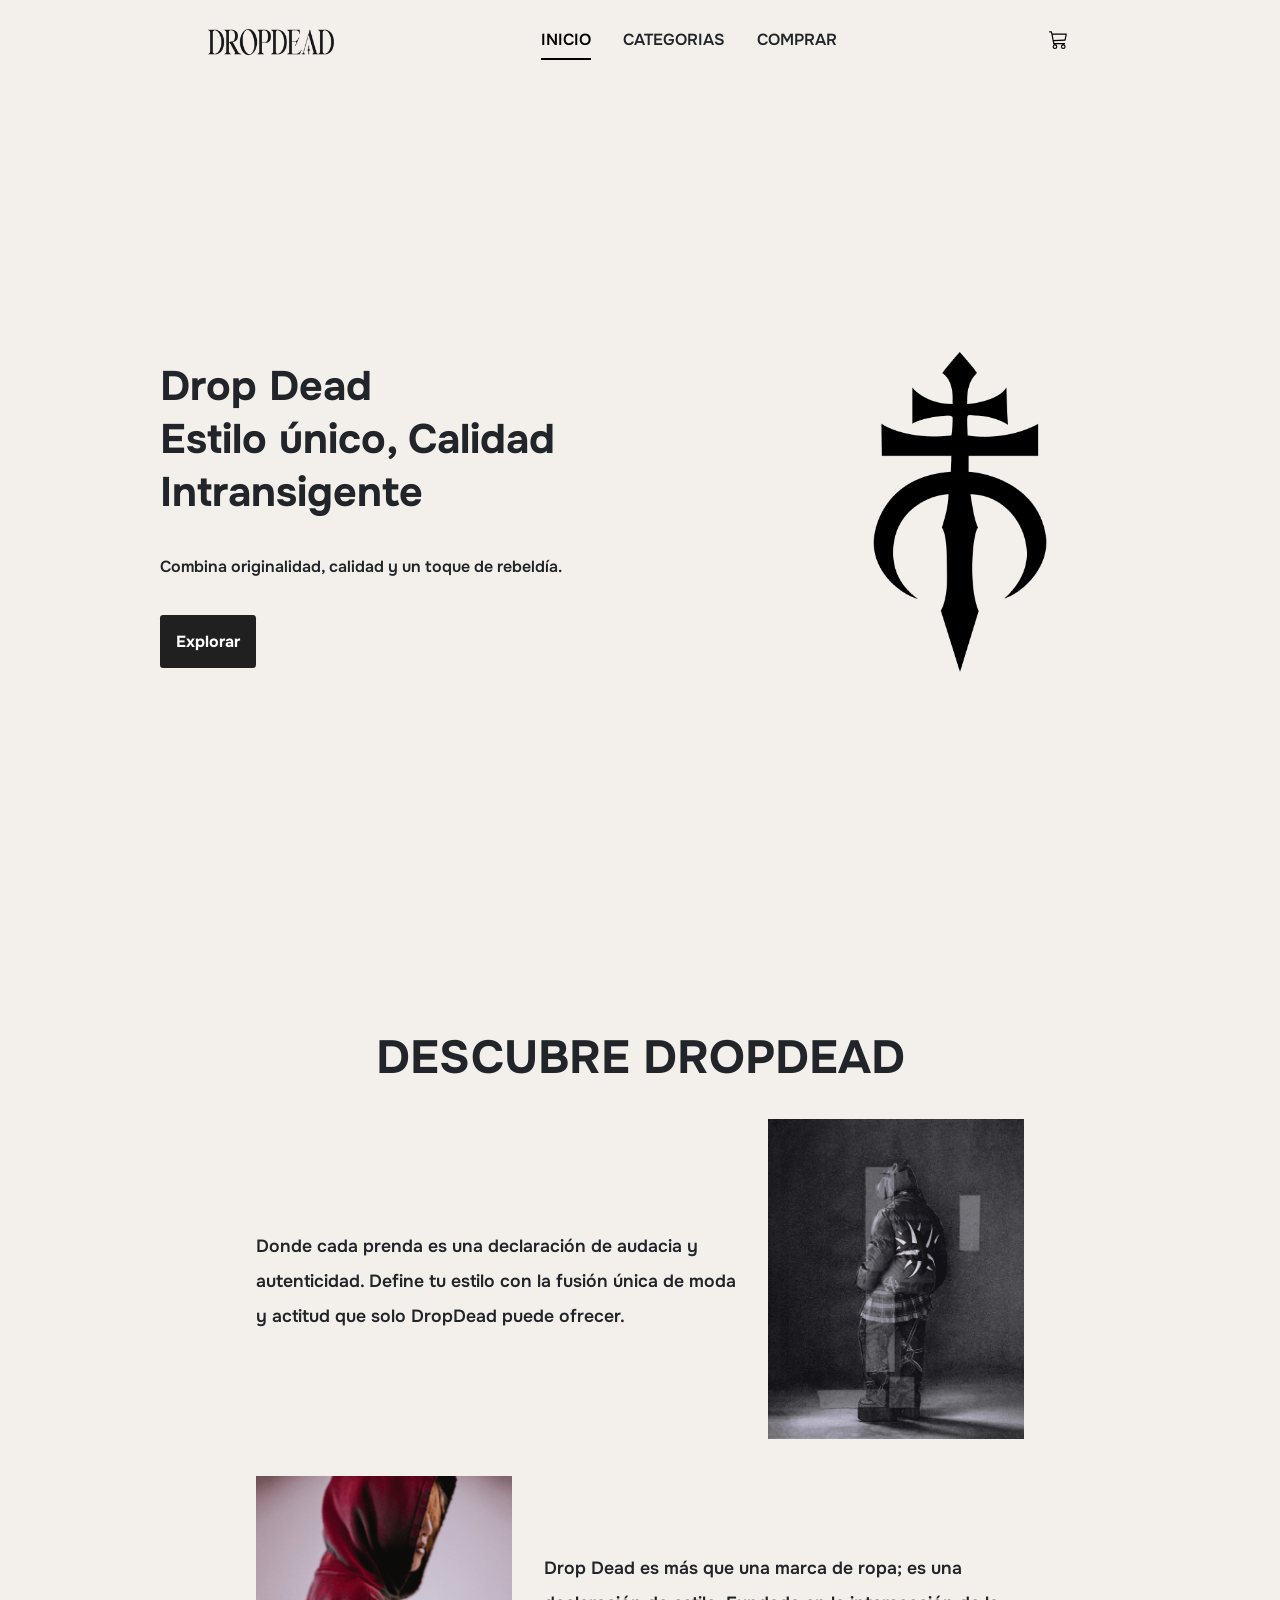
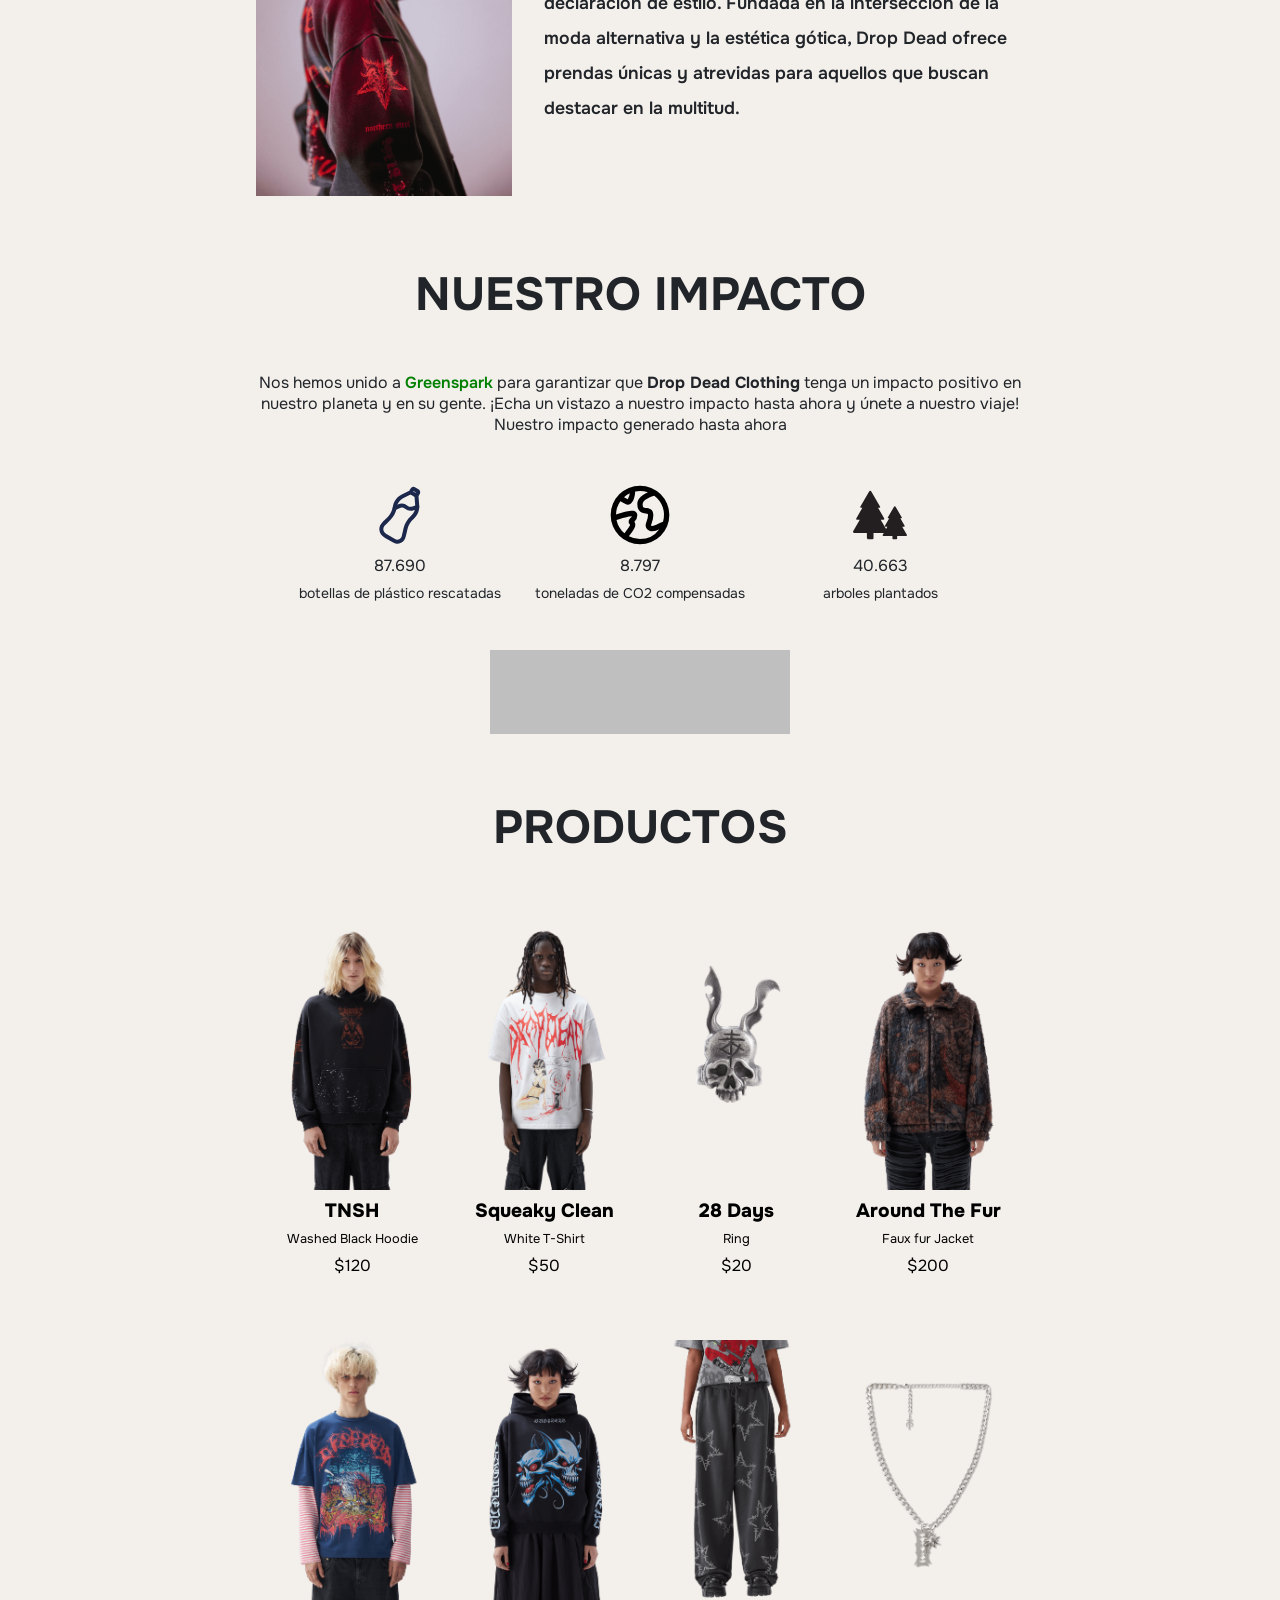
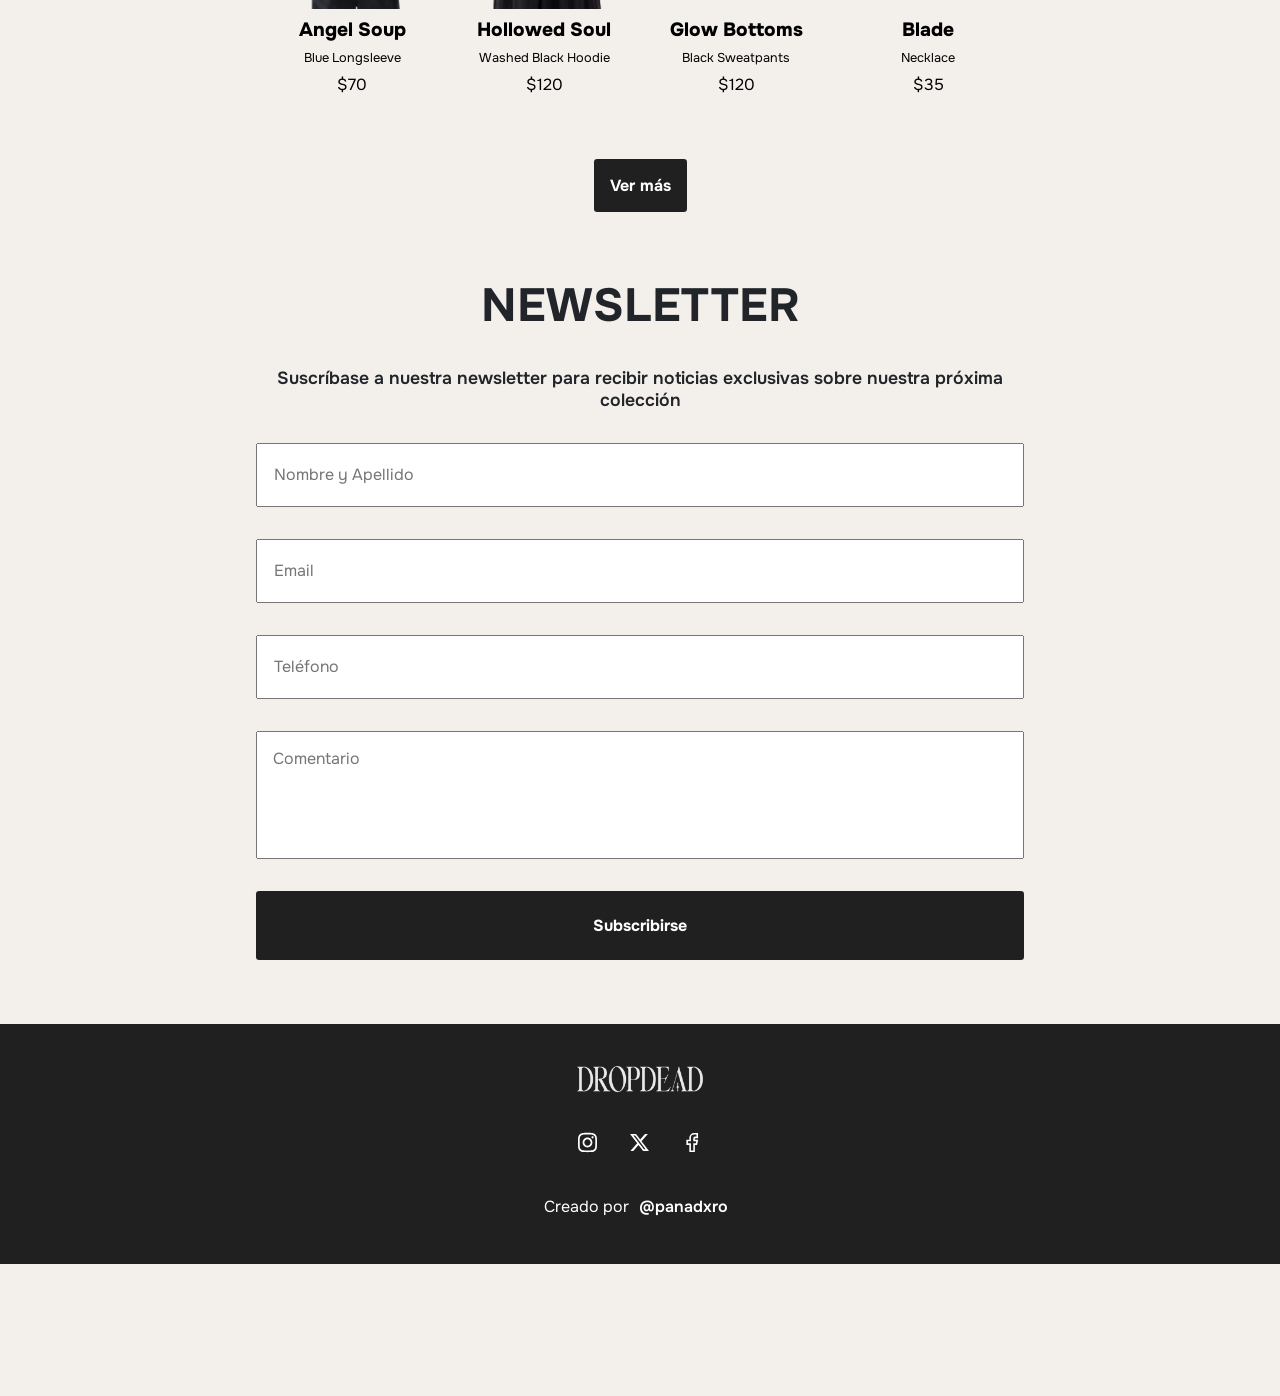
==== commit 3bc2bae1: "-" ====
--- a/index.html
+++ b/index.html
@@ -99,12 +99,11 @@
     </header>
 
     <main id="pag-inicio">
-
-      
+    
       <section class="inicio">
         <article>
           <h2>Drop Dead <br> Estilo único, Calidad Intransigente</h2>
-          <p>Drop Dead fusiona la moda alternativa y la estética gótica en prendas únicas. Nuestra ropa combina originalidad, calidad y un toque de rebeldía. </p>
+          <p>Combina originalidad, calidad y un toque de rebeldía. </p>
           <a href="categorias.html" class="boton">Explorar</a>
         </article>
         <figure>
@@ -113,8 +112,9 @@
       </section>
 
       <section class="nosotros">
+        <h2 class="titulo-2">Descubre Dropdead</h2>
         <article>
-          <p>Descubre DropDead, donde cada prenda es una declaración de audacia y autenticidad. Define tu estilo con la fusión única de moda y actitud que solo DropDead puede ofrecer.</p>
+          <p>Donde cada prenda es una declaración de audacia y autenticidad. Define tu estilo con la fusión única de moda y actitud que solo DropDead puede ofrecer.</p>
           <picture>
             <source media="(max-width: 576px)" srcset="./assets/fondos/deadcell-md.png">
             <img src="assets/fondos/deadcell-lg.png" title="Modelo Dead Cell de espaldas" alt="Modelo Dead Cell de espaldas">
@@ -133,20 +133,17 @@
         <h2 class="titulo-2">Nuestro impacto</h2>
         <p>Nos hemos unido a <a href="https://public.getgreenspark.com/1639580031124/drop-dead-clothing" target="_blank">Greenspark</a> para garantizar que <b>Drop Dead Clothing</b> tenga un impacto positivo en nuestro planeta y en su gente. ¡Echa un vistazo a nuestro impacto hasta ahora y únete a nuestro viaje!
         Nuestro impacto generado hasta ahora</p>
-        <div class="detalle-box">
-          <article>
-            <h3 id="botellas">87.690</h3>
-            <p>botellas de plástico rescatadas</p>          
-          </article>
-          <article>
-            <h3 id="co2">8.797</h3>
-            <p>toneladas de CO2 compensadas</p>          
-          </article>
-          <article>
-            <h3 id="arboles">40.663</h3>
-            <p>arboles plantados</p>          
-          </article>
-        </div>
+        <ul class="detalle-box">
+          <li>
+            <p id="botellas">87.690 <small>botellas de plástico rescatadas</small></p>          
+          </li>
+          <li>
+            <p id="co2">8.797 <small>toneladas de CO2 compensadas</small></p>          
+          </li>
+          <li>
+            <p id="arboles">40.663 <small>arboles plantados</small></p>
+          </li>
+        </ul>
         <div class="novedades">
           <figure id="carouselExampleCaptions" class="carousel slide" data-bs-touch="true" data-bs-ride="carousel">
               <div class="carousel-inner">
@@ -284,30 +281,30 @@
       <section class="newsletter">
         <h2 class="titulo-2">Newsletter</h2>
         <p>Suscríbase a nuestra newsletter para recibir noticias exclusivas sobre nuestra próxima colección</p>
-          <form action="index.html" class="form-newsletter">
-            <fieldset>
-              <legend>Nombre formulario</legend>
-              <div>
-                <label for="nombre">Nombre y Apellido</label>
-                <input placeholder="Nombre y Apellido" id="nombre" type="text">
-              </div>
-              <div>
-                <label for="email">Email</label>
-                <input placeholder="Email" id="email" type="email">
-              </div>
-              <div>
-                <label for="tel">Teléfono</label>
-                <input placeholder="Teléfono" id="tel" type="tel">
-              </div>
-              <div>
-                <label for="comentario">Comentario</label>
-                <textarea placeholder="Comentario" id="comentario"></textarea>
-              </div>
-            </fieldset>
-            <div class="boton">
-              <input value="Subscribirse" type="submit">
-            </div>
-          </form>
+        <form class="form-newsletter" action="index.html" >
+          <fieldset>
+            <legend>Nombre formulario</legend>
+            <div>
+              <label for="nombre">Nombre y Apellido</label>
+              <input placeholder="Nombre y Apellido" id="nombre" type="text">
+            </div>
+            <div>
+              <label for="email">Email</label>
+              <input placeholder="Email" id="email" type="email">
+            </div>
+            <div>
+              <label for="tel">Teléfono</label>
+              <input placeholder="Teléfono" id="tel" type="tel">
+            </div>
+            <div>
+              <label for="comentario">Comentario</label>
+              <textarea placeholder="Comentario" id="comentario"></textarea>
+            </div>
+          </fieldset>
+          <div class="boton">
+            <input value="Subscribirse" type="submit">
+          </div>
+        </form>
       </section>
 
       <div class="modal fade" id="modalAutor" tabindex="-1" aria-labelledby="exampleModalCenterTitle" style="display: none;" aria-hidden="true">
--- a/css/style.css
+++ b/css/style.css
@@ -1,8 +1,7 @@
 @import url('https://fonts.googleapis.com/css2?family=Onest:wght@100;400;600;900&display=swap');
-@import url('desktop.css') screen and (min-width:1200px);
-@import url('notebook.css') screen and (min-width:1024px) and (max-width:1199px);
-@import url('tablet.css') screen and (min-width:768px) and (max-width:1023px);
-@import url('mobile.css') screen and (min-width:320px) and (max-width:767px);
+@import url('desktop.css') screen and (min-width:1024px);
+
+@import url('mobile.css') screen and (min-width:320px) and (max-width:1023px);
 *, *::after, *::before {
   padding: 0;
   margin: 0;
@@ -14,7 +13,7 @@
 }
 body {
   position: relative;
-  /* background-color: #f3efeb; */
+  background-color: #f3efeb;
 }
 img, figure {
   width: 100%;
@@ -63,7 +62,15 @@
 a small {
   display: none;
 }
-/* Componentes */
+
+/* Variables */
+:root {
+  --titulo: calc(1.3rem + 2vw);
+  --margin-pc: 20vw;
+  --margin-cel: 1em;
+  --gap-pc: 4em;
+  --gap-cel: 2em;
+}
 .boton {
   background-color: #202020;
   max-width: max-content;
@@ -296,6 +303,8 @@
 }
 .miniportada {
   width: 5em;
+  min-width: 5em;
+  height: 5em;
   aspect-ratio: 1 / 1;
 }
 #pag-comprar .del {
@@ -497,72 +506,15 @@
   background-image: url('/assets/icon/behance.svg');
   background-size: 2rem 2rem;
 }
-/* Presentación */
-.inicio {
-  display: flex;
-  flex-direction: row;
-  justify-content: space-evenly;
-  align-items: center;
-  min-height: 100dvh;
-  margin: 0;
-}
-.inicio article {
-  display: flex;
-  flex-direction: column;
-  justify-content: space-between;
-  width: 30rem;
-  gap: 2em;
-}
-.inicio article p {
-  line-height: 2em;
-  font-weight: 600;
-}
-.inicio h2 {
-  font-size: calc(1.375rem + 1.5vw);
-  text-wrap: pretty;
-}
-.inicio figure {
-  max-width: 20rem;
-}
-/* Nosotros */
-.nosotros {
-  display: flex;
-  flex-direction: column;
-  align-items: center;
-  gap: 2em;
-}
-.nosotros article {
-  display: flex;
-  gap: 2em;
-  align-items: center;
-}
-.nosotros article > p {
-  line-height: 2em;
-  font-size: 1.1em;
-  font-weight: 600;
-}
-.nosotros picture {
-  width: 20vw;
-  overflow: hidden;
-}
-.nosotros picture img {
-  width: 100%;
-}
-.nosotros p {
-  max-width: 30rem;
-}
+
 /* Detalles */
-.detalles {
-  display: flex;
-  flex-direction: column;
-  align-items: center;
-  gap: 3em;
-}
 .detalle-box {
   display: flex;
-  gap: 4em;
-}
-.detalle-box article {
+}
+.detalles > p {
+  text-align: center;
+}
+.detalle-box li {
   display: flex;
   flex-direction: column;
   gap: .5em;
@@ -570,16 +522,14 @@
   min-width: 15rem;
   max-width: 15rem;
 }
-.detalle-box h3 {
-  display: flex;
-  flex-direction: column;
-  align-items: center;
-  gap: 1em;
-}
-.detalles > p {
+.detalle-box p {
+  display: flex;
+  flex-direction: column;
+  align-items: center;
+  gap: .5em;
   text-align: center;
-  line-height: 2em;
-}
+}
+
 .detalles > p a {
   color: green;
   font-weight: 600;
@@ -624,9 +574,6 @@
   max-width: 50rem;
 }
 /* Novedades */
-.novedades {
-  width: 80%;
-}
 .novedades > figure {
   aspect-ratio: 16 / 9;
 }
@@ -638,9 +585,9 @@
   display: flex;
   flex-direction: column;
   align-items: center;
-  gap: 2rem;
 }
 .newsletter p {
+  text-align: center;
   font-weight: 600;
   font-size: 1.1em;
 }
@@ -650,22 +597,23 @@
   justify-content: center;
   align-items: center;
   gap: 2em;
-  max-height: 40rem;
+  width: 100%;
+}
+.form-newsletter legend {
+  display: none;
 }
 .form-newsletter fieldset {
   border: none;
   display: flex;
   flex-direction: column;
   gap: 2em;
-}
-.form-newsletter legend {
-  display: none;
+  width: 100%;
 }
 .form-newsletter div {
   display: flex;
   flex-direction: column;
-  width: 40rem;
-}
+}
+
 .form-newsletter fieldset div label {
   display: none;
 }
@@ -678,7 +626,8 @@
   resize: none;
   height: 8rem;
 }
-.form-newsletter .boton {
+.form-newsletter .boton{
+  min-width: 100%;
   cursor: pointer;
   padding: 0;
 }
@@ -686,7 +635,7 @@
   padding: 1.5em;
   background:none;
   color: white;
-  width: 40rem;
+
   font-weight: bold;
   border: none;
   cursor: pointer;
@@ -722,16 +671,8 @@
   align-items: center;
   gap: 4em;
 }
-.titulo-2 {
-  text-transform: uppercase;
-  font-size: calc(1.325rem + 0.9vw);
-}
 #productos {
   display: grid;
-  grid-template-columns: repeat(4, 1fr);
-  row-gap: 4em;
-  width: 70%;
-  margin: auto;
 }
 .card {
   display: flex;
@@ -740,7 +681,6 @@
   background: none;
   border: none;
   position: relative;
-  /* flex: 1 0 230px; */
 }
 .card a {
   display: flex;
@@ -760,9 +700,6 @@
 }
 .price {
   font-size: 1em !important;
-}
-.card:hover .add {
-  display: block;
 }
 .card > .add {
   display: none;
@@ -778,30 +715,10 @@
   z-index: 1;
 }
 /* Comprar */
-.sect-comprar {
-  display: flex;
-  /* align-items: center; */
-  margin: 0;
-  padding: 5em;
-  min-height: 100vh;
-  justify-content: space-around;
-}
 .sect-comprar .carrito-section {
   height: fit-content;
 }
-.sect-comprar #lista-carrito {
-  width: 35vw;
-  height: fit-content;
-  padding: 0;
-}
-.sect-comprar form {
-  display: flex;
-  flex-direction: column;
-  justify-content: center;
-  align-items: center;
-  gap: 1em;
-  width: 35vw;
-}
+
 .sect-comprar legend {
   font-weight: bold;
 }
@@ -930,17 +847,11 @@
 }
 /* Detalle producto */
 .detalle-producto {
-  margin: auto;
-  padding: 5em;
-  width: 80%;
-  min-height: 100vh;
   display: flex;
   justify-content: space-between;
   gap: 2em;
 }
 .detalle-producto .carousel {
-  width: 65vh;
-  max-width: 65vh;
   display: flex;
   flex-direction: column;
   justify-content: center;
@@ -987,6 +898,11 @@
 .detalle-producto .carousel-indicators .active {
   background-color: black;
 }
+.carousel button {
+  top: auto;
+  bottom: auto;
+}
+
 #infoProducto {
   display: flex;
   flex-direction: column;
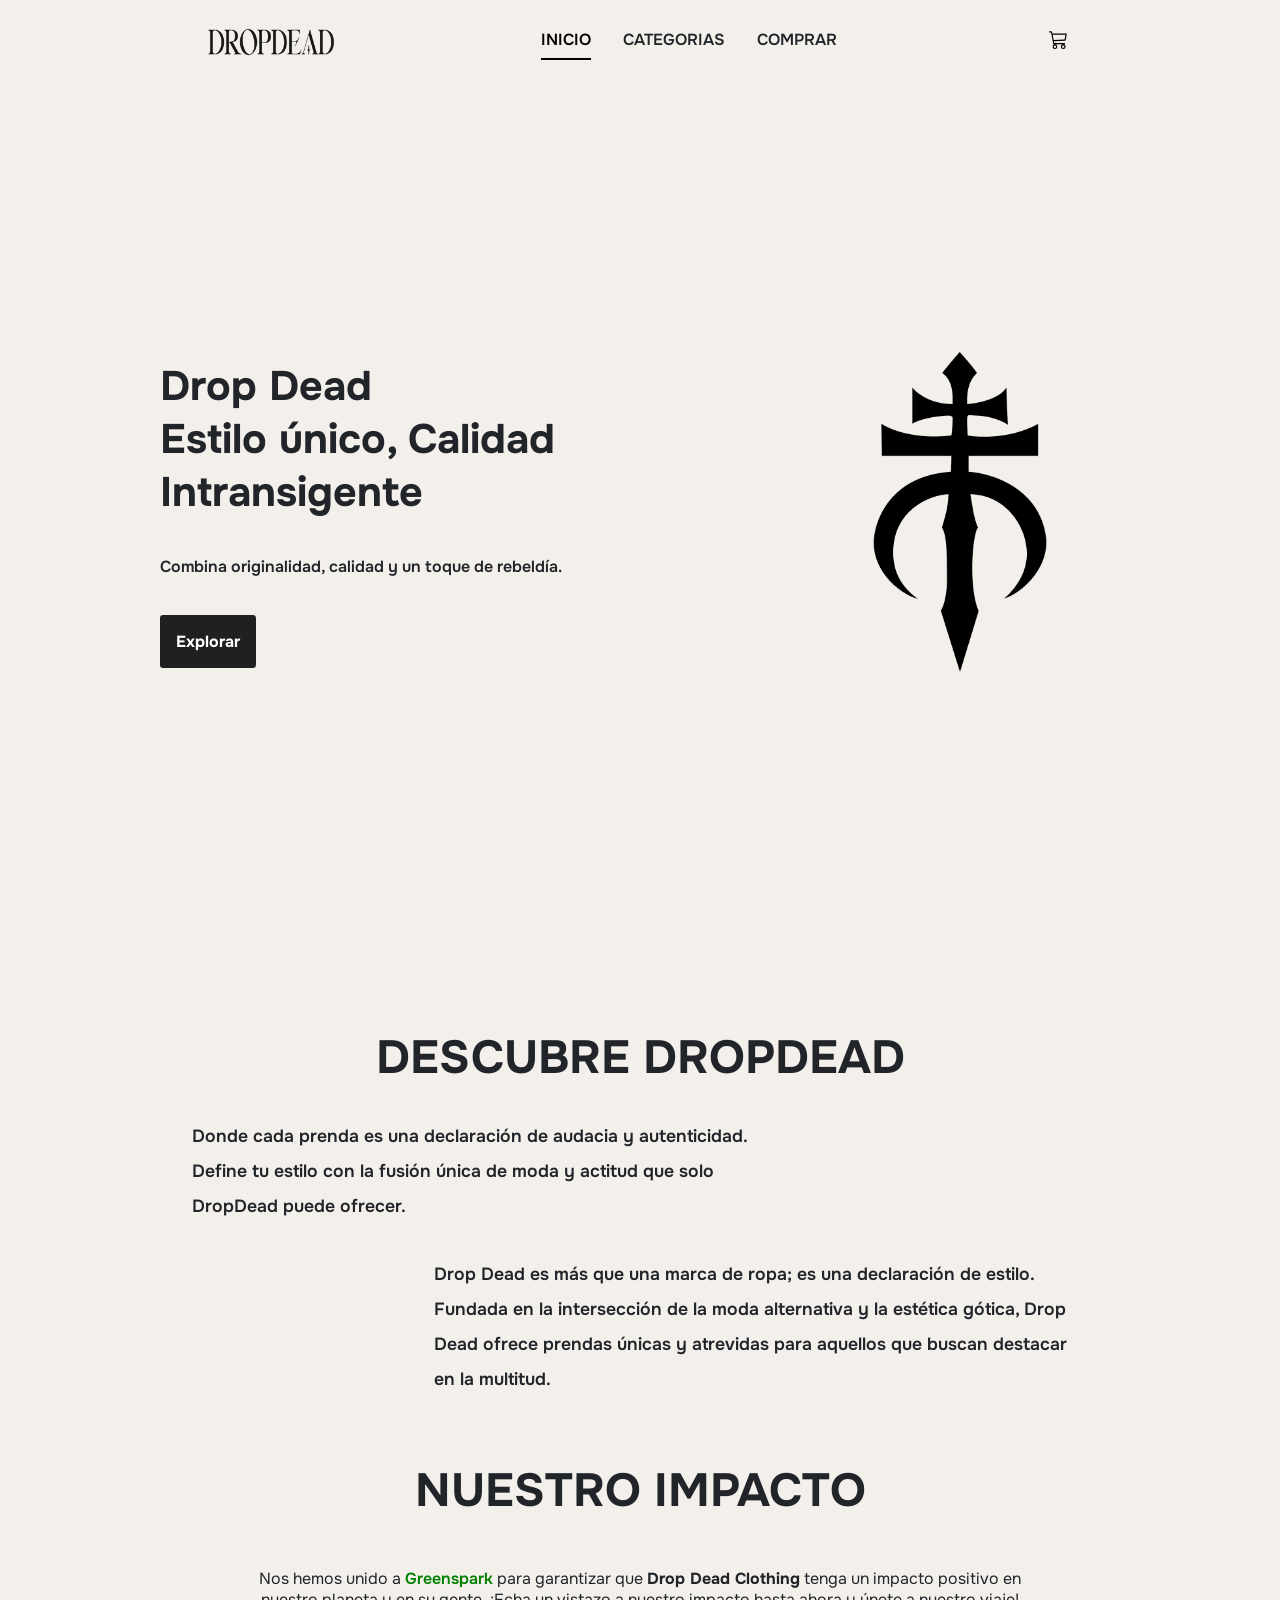
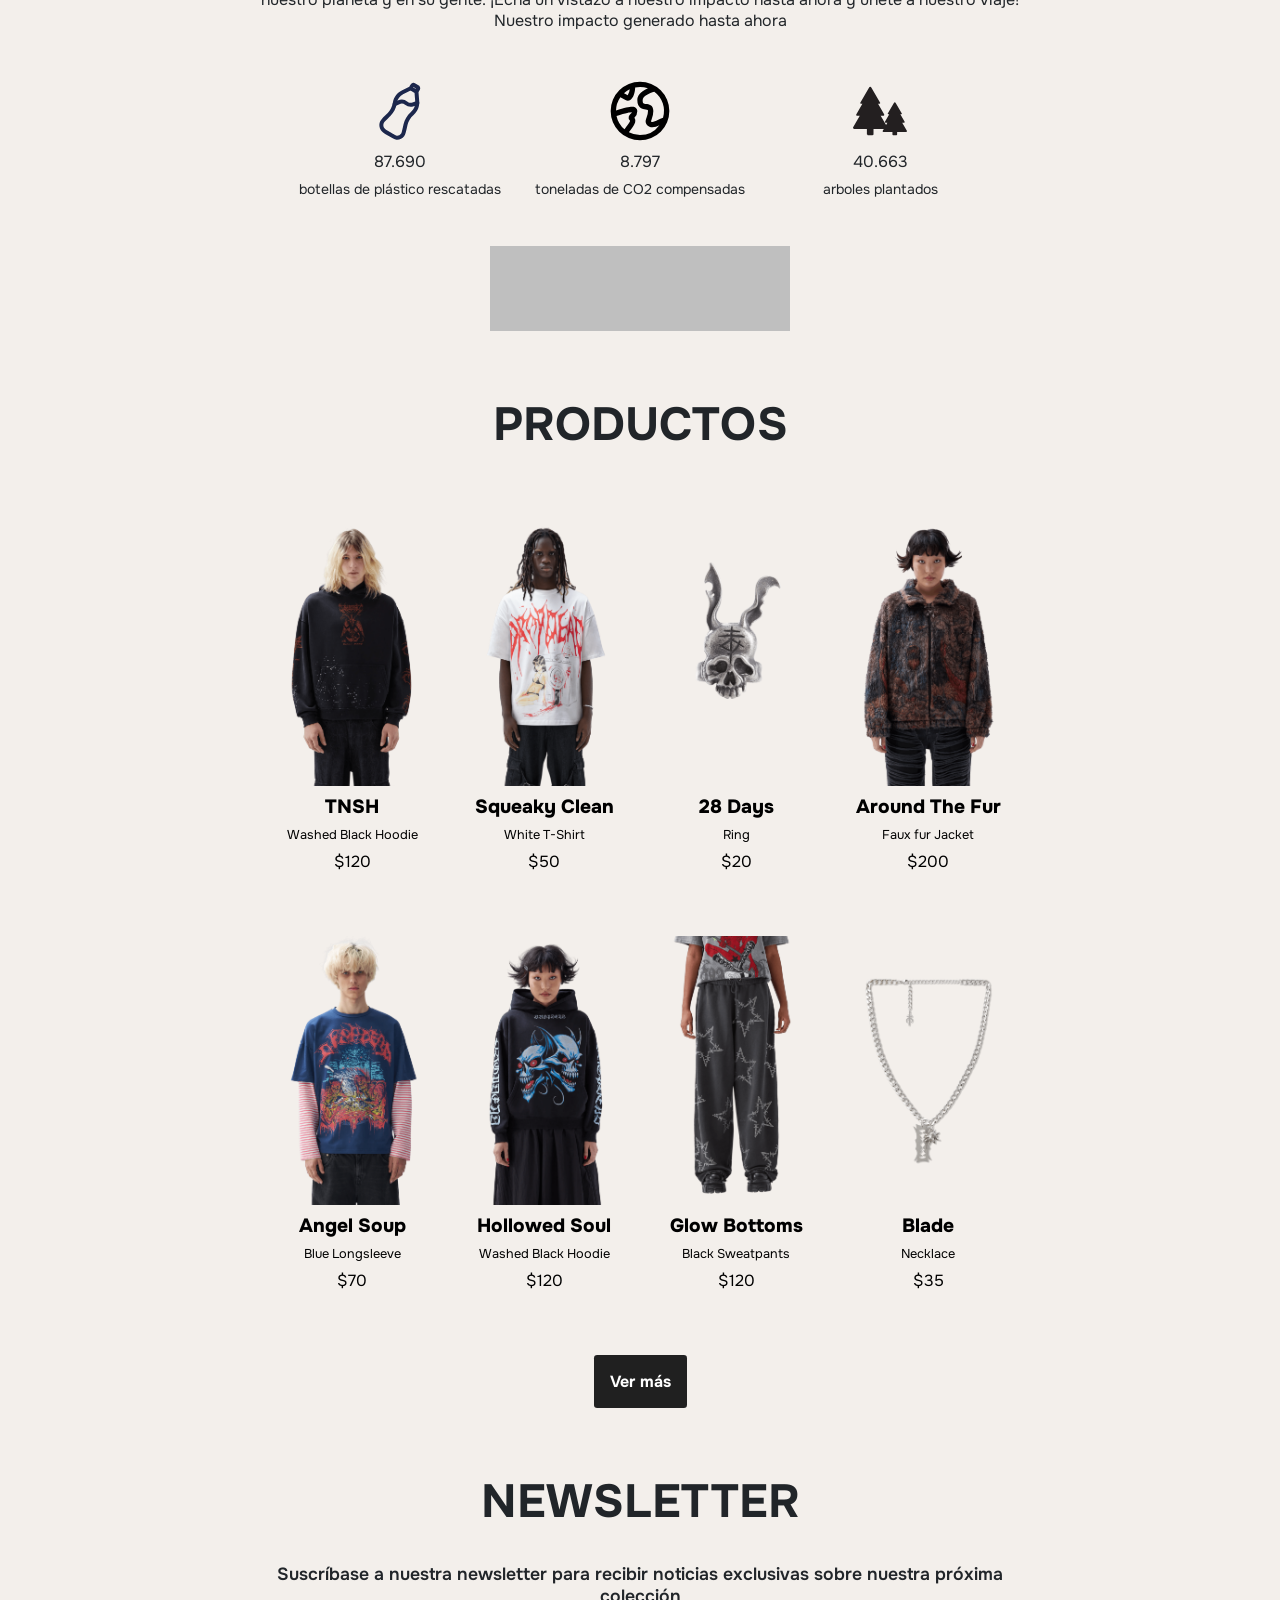
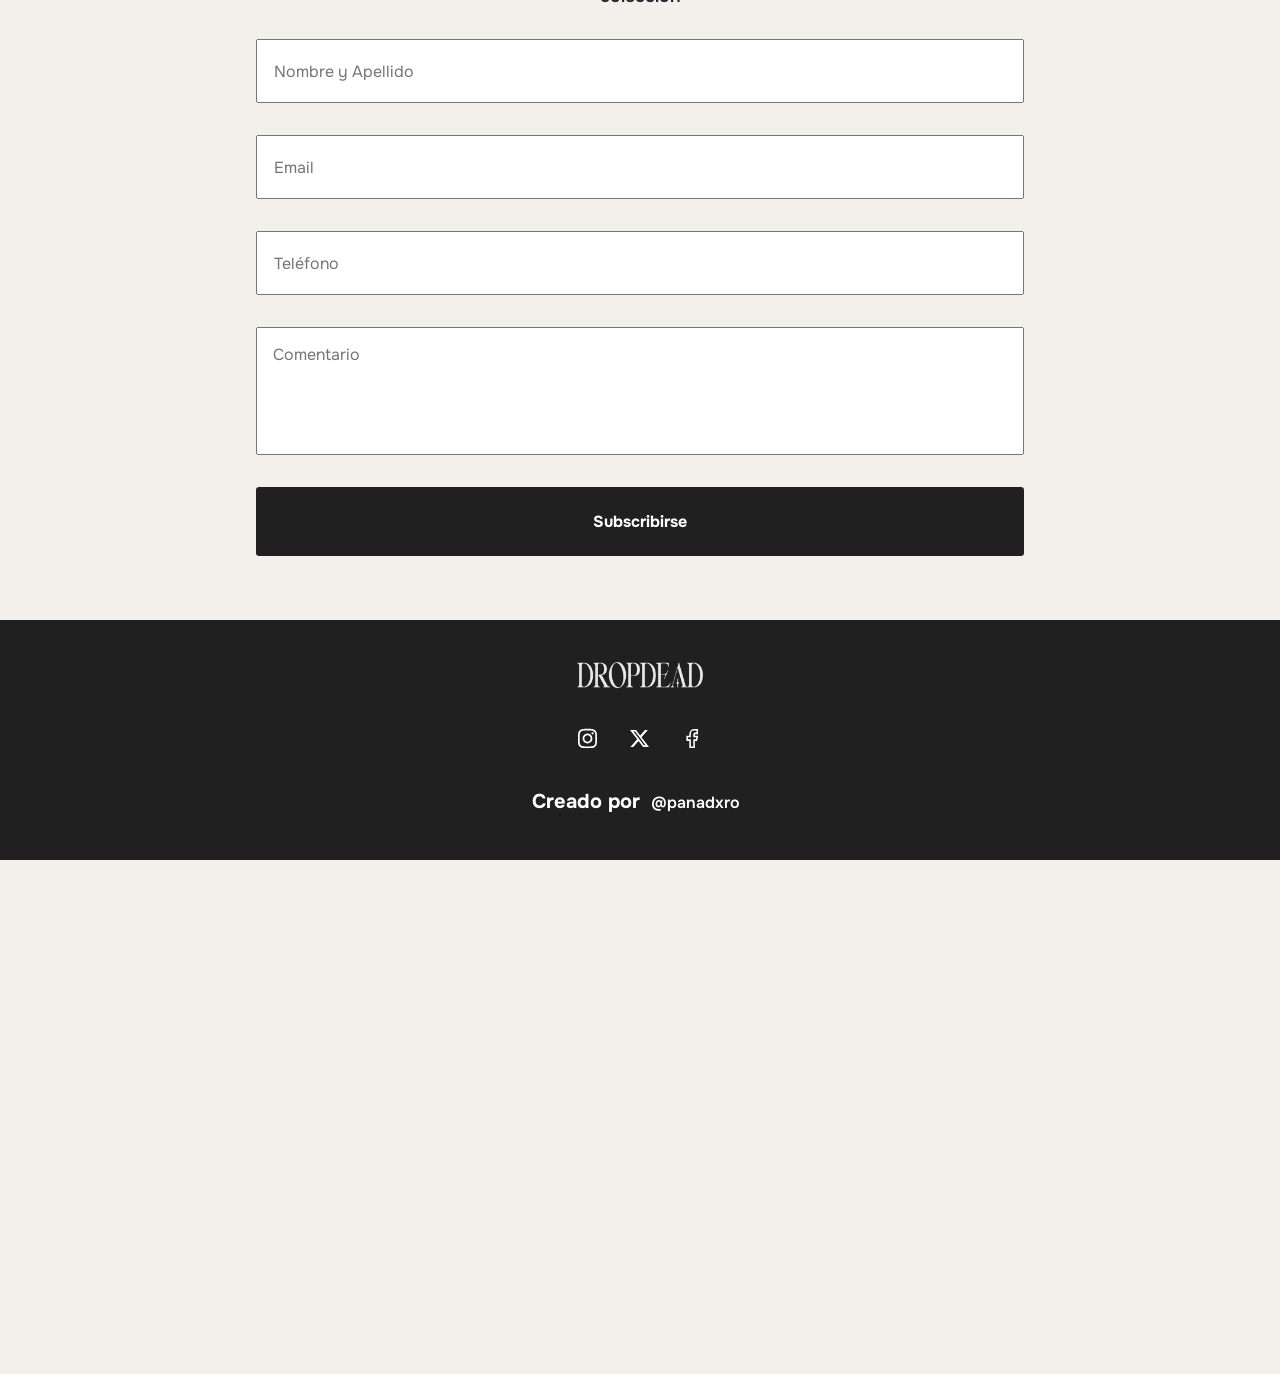
==== commit 5886fd3a: "-" ====
--- a/index.html
+++ b/index.html
@@ -1,10 +1,10 @@
 <!doctype html>
 <html lang="es">
   <head>
-    <meta charset="utf-8" />
+    <meta charset="utf-8">
     <title>DROPDEAD E-COMMERCE</title>
-    <meta name="viewport" content="width=device-width, initial-scale=1.0,user-scalable=no" />
-    <link rel="shortcut icon" href="assets/icon/faviconDrop.png" />
+    <meta name="viewport" content="width=device-width, initial-scale=1.0">
+    <link rel="shortcut icon" href="assets/icon/faviconDrop.png">
     <link rel="stylesheet" href="css/bootstrap.css">
     <link rel="stylesheet" href="css/style.css">
   </head>
@@ -42,13 +42,7 @@
         <ul class="ul-list nav-underline" >
           <li><a class="nav-link active" href="#pag-inicio">INICIO</a></li>
           <li class="dropdown">
-            <a 
-            class="nav-link" 
-            data-bs-toggle="collapse" 
-            href="#dropdown-menu" 
-            role="button" 
-            aria-expanded="false" 
-            aria-controls="collapseExample">CATEGORIAS</a>
+            <a class="nav-link" data-bs-toggle="collapse" href="#dropdown-menu" role="button" aria-expanded="false" aria-controls="dropdown-menu">CATEGORIAS</a>
             <ul class="collapse" id="dropdown-menu">
               <li><a href="categorias.html">TODO</a></li>
               <li><a href="categorias.html?cat=Remeras">REMERAS</a></li>
@@ -71,13 +65,7 @@
         <small>Carrito</small>
         <span class="badge bg-danger cantidades-carrito">0</span>
       </button>
-      <aside 
-        class="offcanvas offcanvas-end 
-        carrito-section" 
-        tabindex="-1" 
-        id="carritoDesplegable" 
-        aria-labelledby="offcanvasRightLabel"
-        >
+      <aside class="offcanvas offcanvas-end carrito-section" tabindex="-1" id="carritoDesplegable" aria-labelledby="carritoDesplegable">
         <div class="cart-head">
           <button
            type="button"
@@ -92,15 +80,14 @@
         <ul id="lista-carrito">
         </ul>
         <article class="info">
-          <p>TOTAL:<span id="total-carrito"></span></p>
+          <h3>TOTAL:<span id="total-carrito"></span></h3>
           <a class="boton" id="botonCompra" href="comprar.html">Comprar</a>
         </article>
       </aside>
     </header>
 
     <main id="pag-inicio">
-    
-      <section class="inicio">
+      <div class="inicio">
         <article>
           <h2>Drop Dead <br> Estilo único, Calidad Intransigente</h2>
           <p>Combina originalidad, calidad y un toque de rebeldía. </p>
@@ -109,12 +96,12 @@
         <figure>
           <img src="assets/icon/faviconDrop.png" title="Logo Dropdead Clothing" alt="Logo Dropdead Clothing">
         </figure>
-      </section>
+      </div>
 
       <section class="nosotros">
         <h2 class="titulo-2">Descubre Dropdead</h2>
         <article>
-          <p>Donde cada prenda es una declaración de audacia y autenticidad. Define tu estilo con la fusión única de moda y actitud que solo DropDead puede ofrecer.</p>
+          <h4>Donde cada prenda es una declaración de audacia y autenticidad. Define tu estilo con la fusión única de moda y actitud que solo DropDead puede ofrecer.</h4>
           <picture>
             <source media="(max-width: 576px)" srcset="./assets/fondos/deadcell-md.png">
             <img src="assets/fondos/deadcell-lg.png" title="Modelo Dead Cell de espaldas" alt="Modelo Dead Cell de espaldas">
@@ -125,7 +112,7 @@
             <source media="(max-width: 576px)" srcset="./assets/fondos/tnsh-md.png">
             <img src="assets/fondos/tnsh-lg.png" title="Modelo TNSH de costado" alt="Modelo TNSH de costado">
           </picture>
-          <p>Drop Dead es más que una marca de ropa; es una declaración de estilo. Fundada en la intersección de la moda alternativa y la estética gótica, Drop Dead ofrece prendas únicas y atrevidas para aquellos que buscan destacar en la multitud.</p>
+          <h4>Drop Dead es más que una marca de ropa; es una declaración de estilo. Fundada en la intersección de la moda alternativa y la estética gótica, Drop Dead ofrece prendas únicas y atrevidas para aquellos que buscan destacar en la multitud.</h4>
         </article>
       </section>
 
@@ -178,7 +165,7 @@
               </div>
           </figure>
           <figure>
-            <iframe width="560" height="315" src="https://www.youtube.com/embed/W_03t-ddhAE?si=SMMggjVMrTgTi_4X" title="YouTube video player" frameborder="0" allow="accelerometer; autoplay; clipboard-write; encrypted-media; gyroscope; picture-in-picture; web-share" allowfullscreen></iframe>
+            <iframe width="560" height="315" src="https://www.youtube.com/embed/W_03t-ddhAE?si=SMMggjVMrTgTi_4X" title="YouTube video player" allow="accelerometer; autoplay; clipboard-write; encrypted-media; gyroscope; picture-in-picture; web-share" allowfullscreen></iframe>
           </figure>
         </div>
       </section>
@@ -307,10 +294,10 @@
         </form>
       </section>
 
-      <div class="modal fade" id="modalAutor" tabindex="-1" aria-labelledby="exampleModalCenterTitle" style="display: none;" aria-hidden="true">
-        <section class="modal-dialog modal-lg modal-dialog-centered">
+      <div class="modal fade" id="modalAutor" tabindex="-1" aria-labelledby="modalAutor" style="display: none;" aria-hidden="true">
+        <div class="modal-dialog modal-lg modal-dialog-centered">
           <div class="modal-content">
-            <section class="modal-body">
+            <div class="modal-body">
               <article class="datosAutor">
                 <h3>PANADERO LUCAS</h3>
                 <a class="link-correo" href="mailto:lucasn.panadero@gmail.com">Contactame por correo</a>
@@ -325,12 +312,12 @@
               <figure>
                 <img title="Lucas Panadero" src="assets/fondos/profile.jpg" alt="Foto de perfil de Lucas Panadero">
               </figure>
-            </section>
+            </div>
             <div class="modal-footer">
               <button type="button" data-bs-dismiss="modal">Close</button>
             </div>
           </div>
-        </section>
+        </div>
       </div>
     </main>
 
@@ -342,7 +329,7 @@
         <li><a href="https://www.facebook.com/DROPDEADOFFICIAL/" target="_blank" class="icon a-fb"><small>Facebook</small></a></li>
       </ul>
       <article>
-        <p>Creado por</p>
+        <h5>Creado por</h5>
         <button type="button" data-bs-toggle="modal" data-bs-target="#modalAutor">@panadxro</button>
       </article>
     </footer>  
--- a/css/style.css
+++ b/css/style.css
@@ -100,7 +100,6 @@
   z-index: 2;
   backdrop-filter: blur(.1rem);
   display: flex;
-  justify-content: space-evenly;
   align-items: center;
   height: 5rem;
   transition: background-color .3s ease, filter .3s ease-in-out;
@@ -245,6 +244,9 @@
   position: relative;
   padding: 1em;
 }
+#pag-comprar aside {
+  height: auto;
+}
 .cart-head {
   display: flex;
   flex-direction: row;
@@ -414,7 +416,7 @@
   height: 2rem;
   width: 2rem;
 }
-footer p {
+footer h5 {
   display: inline;
 }
 footer button {
@@ -906,10 +908,8 @@
 #infoProducto {
   display: flex;
   flex-direction: column;
+  justify-content: center;
   gap: .5em;
-  padding-block: 4em;
-  width: 100vh;
-  max-width: 100vh;
 }
 #cat-producto {
   color: white;
@@ -925,5 +925,4 @@
 }
 #precio-producto {
   font-weight: bold;
-  font-size: calc(1rem + 0.6vw);
 }
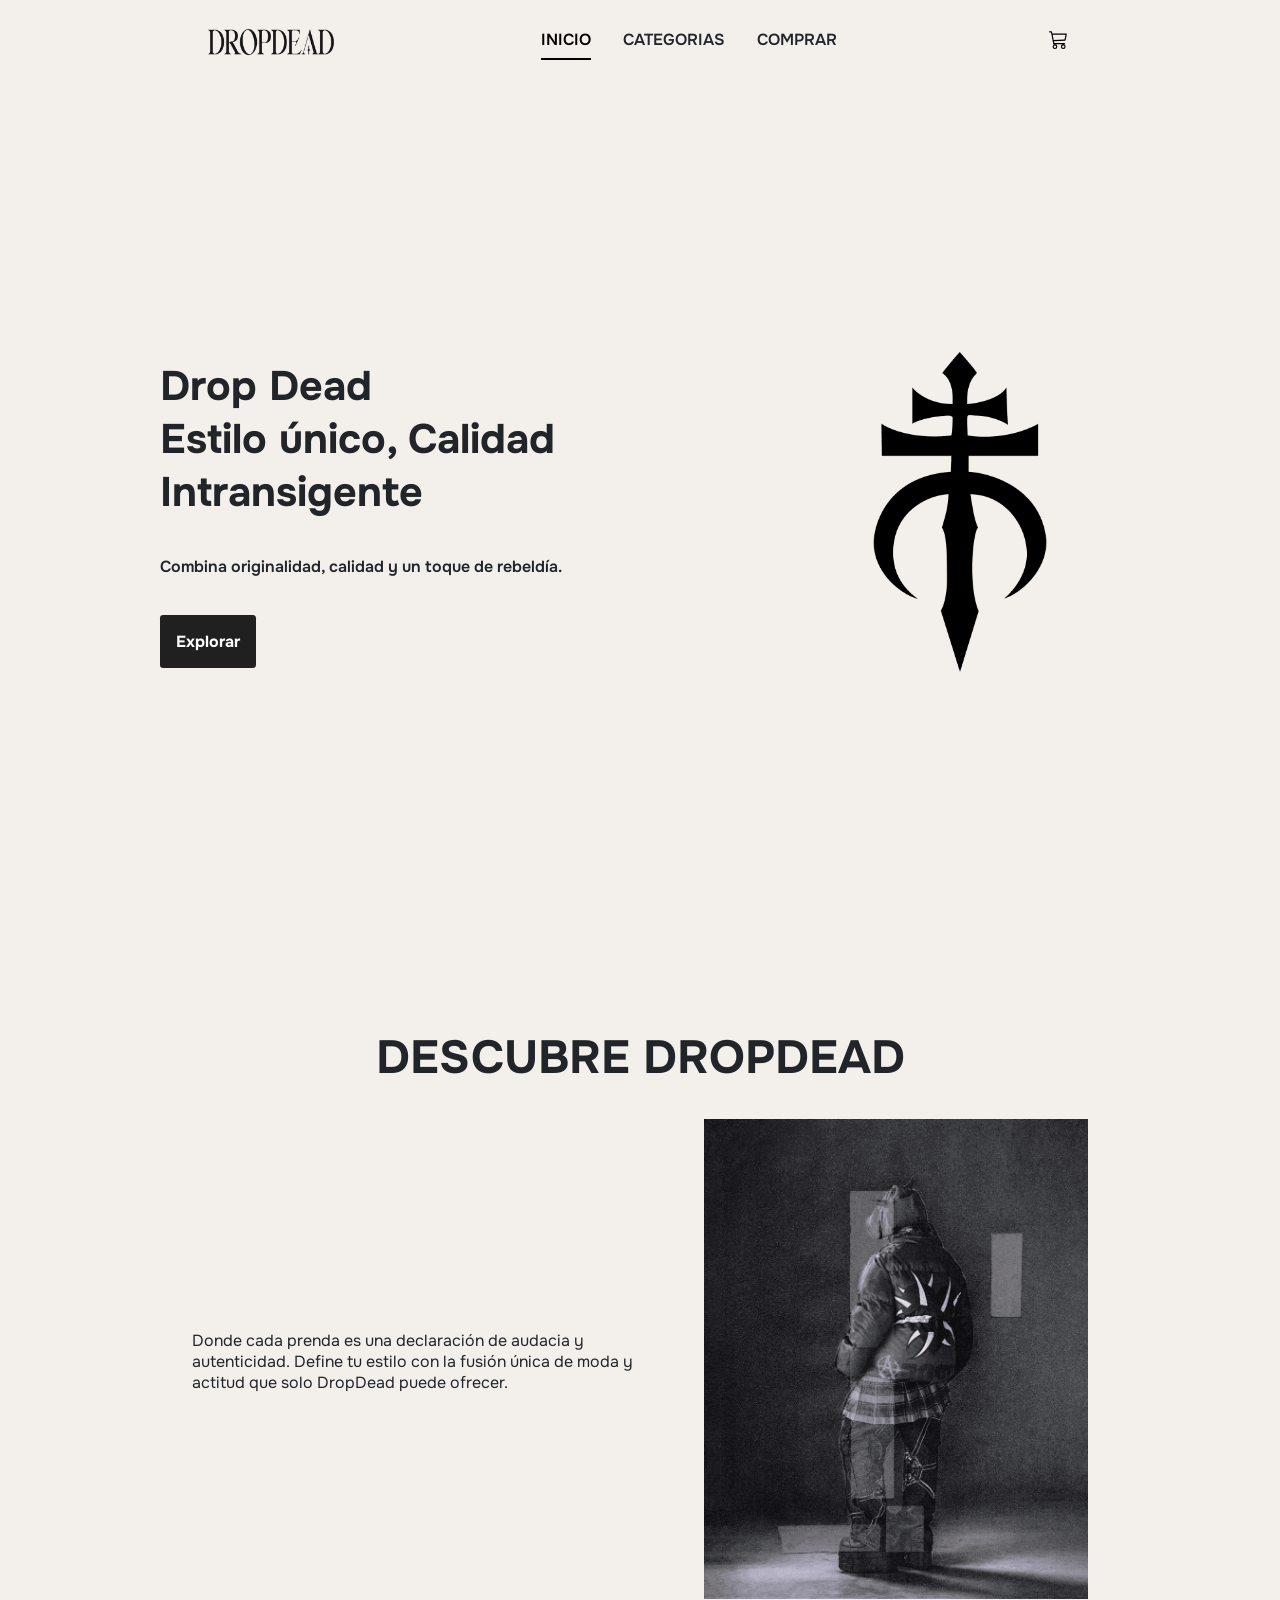
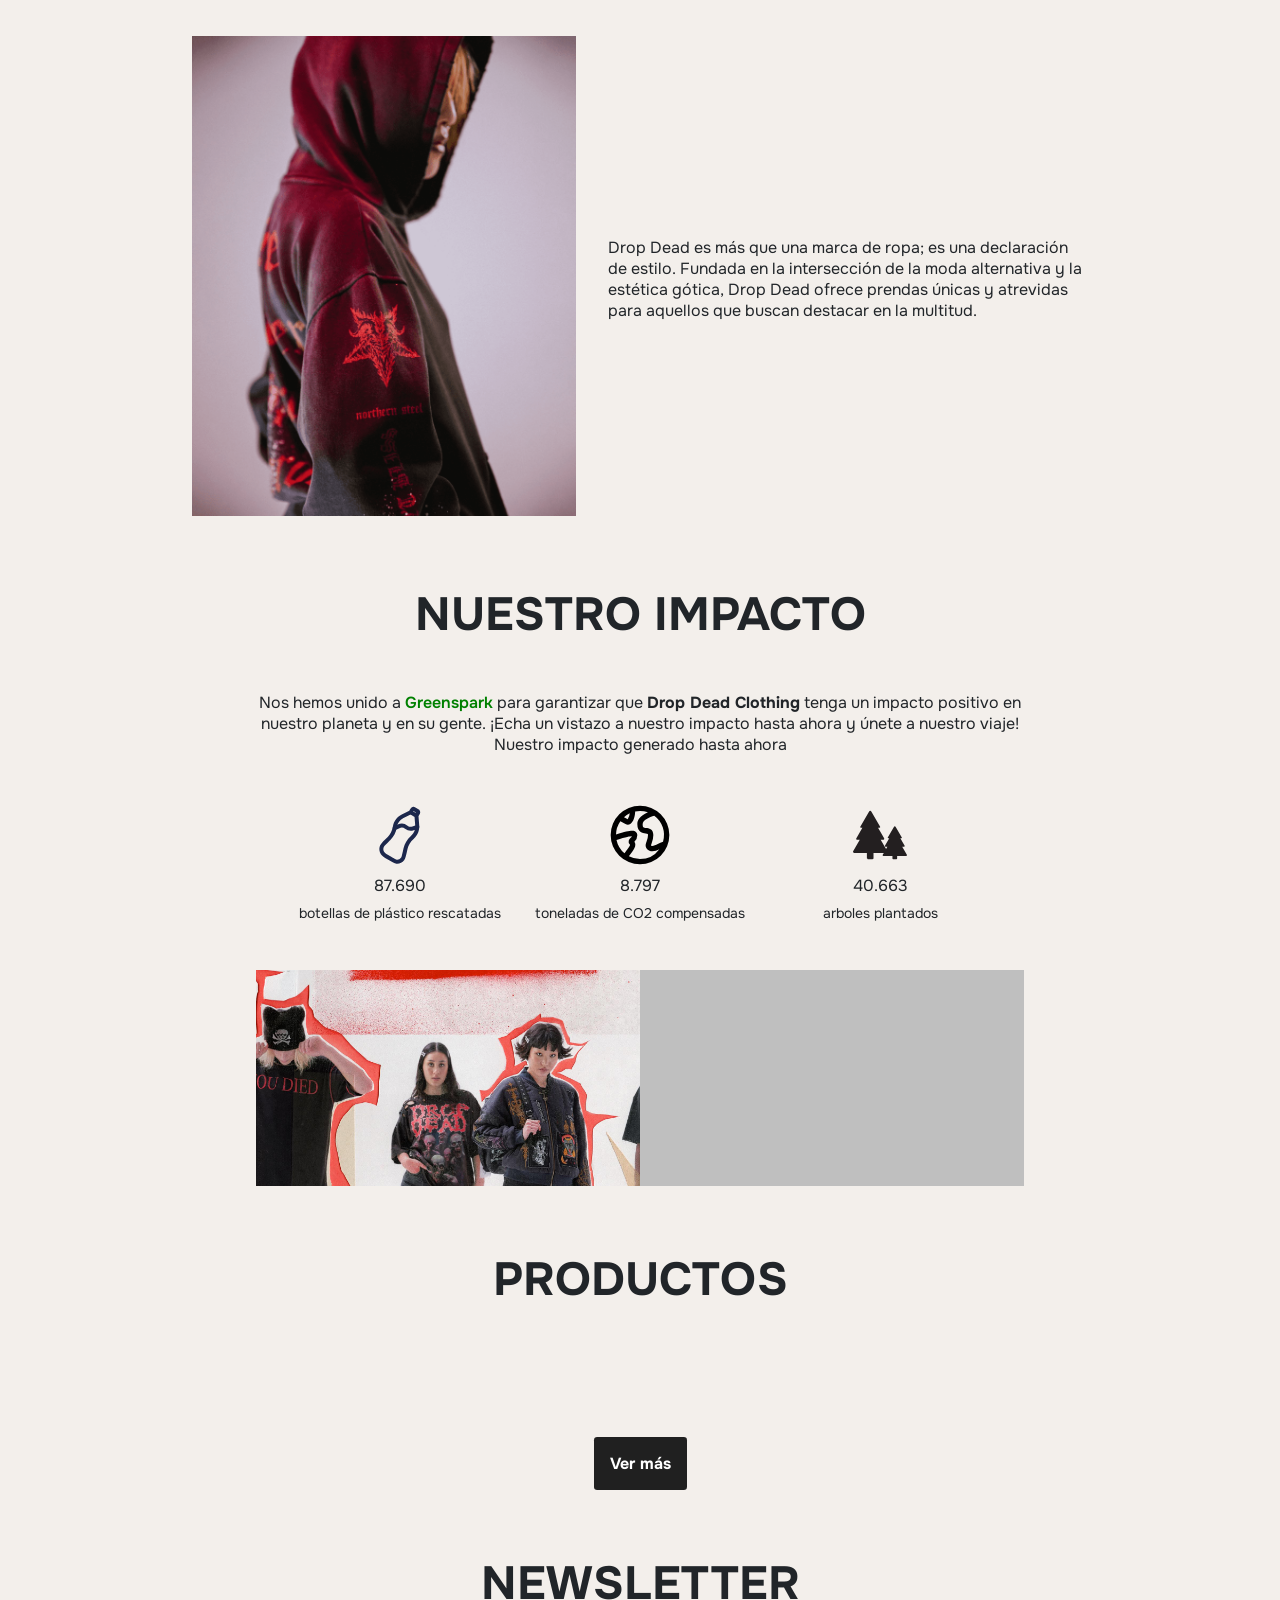
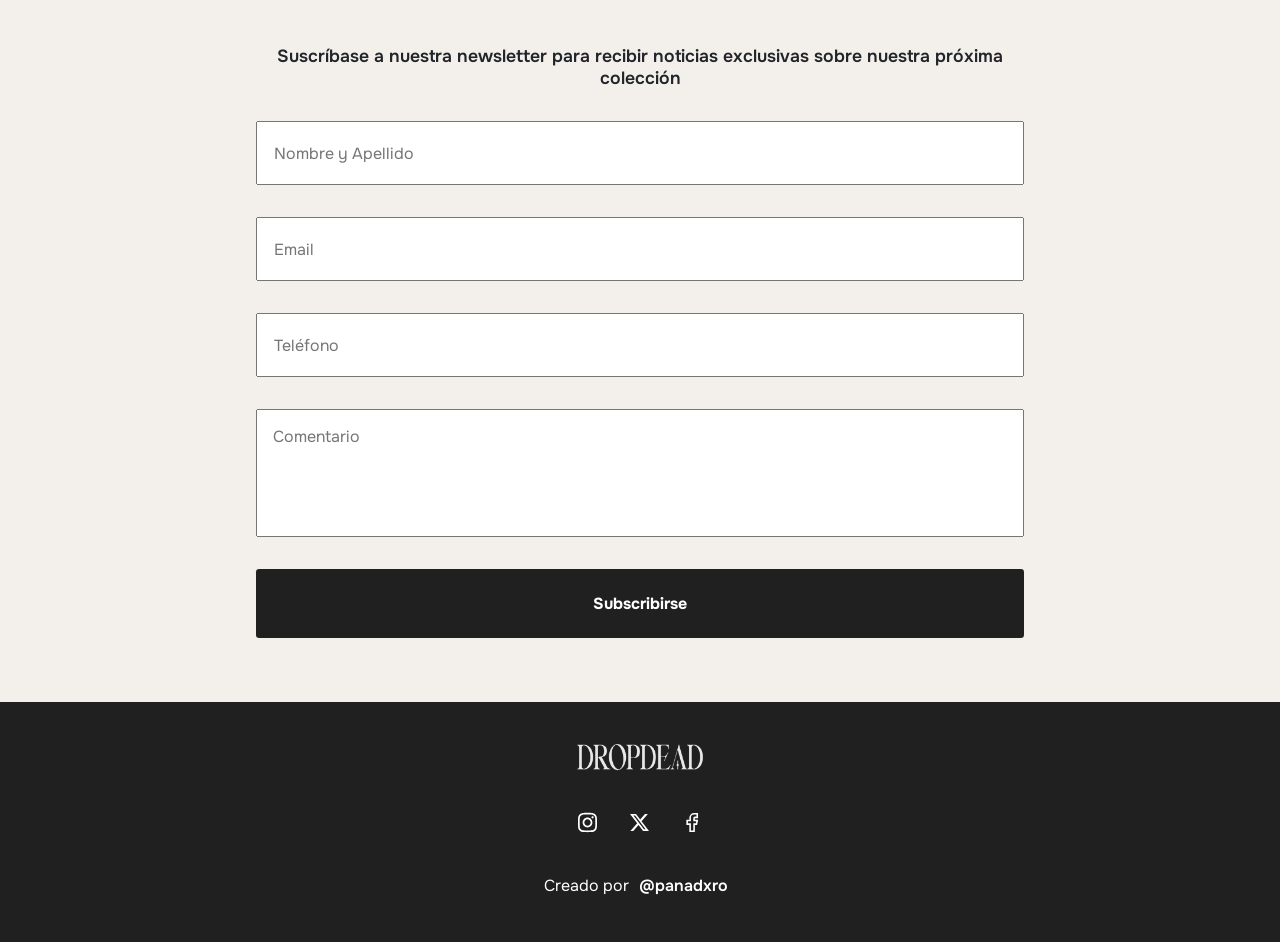
==== commit b120c318: "-" ====
--- a/index.html
+++ b/index.html
@@ -80,7 +80,7 @@
         <ul id="lista-carrito">
         </ul>
         <article class="info">
-          <h3>TOTAL:<span id="total-carrito"></span></h3>
+          <p>TOTAL:<span class="icon" id="total-carrito">Total</span></p>
           <a class="boton" id="botonCompra" href="comprar.html">Comprar</a>
         </article>
       </aside>
@@ -101,7 +101,7 @@
       <section class="nosotros">
         <h2 class="titulo-2">Descubre Dropdead</h2>
         <article>
-          <h4>Donde cada prenda es una declaración de audacia y autenticidad. Define tu estilo con la fusión única de moda y actitud que solo DropDead puede ofrecer.</h4>
+          <p>Donde cada prenda es una declaración de audacia y autenticidad. Define tu estilo con la fusión única de moda y actitud que solo DropDead puede ofrecer.</p>
           <picture>
             <source media="(max-width: 576px)" srcset="./assets/fondos/deadcell-md.png">
             <img src="assets/fondos/deadcell-lg.png" title="Modelo Dead Cell de espaldas" alt="Modelo Dead Cell de espaldas">
@@ -112,7 +112,7 @@
             <source media="(max-width: 576px)" srcset="./assets/fondos/tnsh-md.png">
             <img src="assets/fondos/tnsh-lg.png" title="Modelo TNSH de costado" alt="Modelo TNSH de costado">
           </picture>
-          <h4>Drop Dead es más que una marca de ropa; es una declaración de estilo. Fundada en la intersección de la moda alternativa y la estética gótica, Drop Dead ofrece prendas únicas y atrevidas para aquellos que buscan destacar en la multitud.</h4>
+          <p>Drop Dead es más que una marca de ropa; es una declaración de estilo. Fundada en la intersección de la moda alternativa y la estética gótica, Drop Dead ofrece prendas únicas y atrevidas para aquellos que buscan destacar en la multitud.</p>
         </article>
       </section>
 
@@ -322,14 +322,14 @@
     </main>
 
     <footer>
-      <h4><a href="index.html">DROPDEAD</a></h4>
+      <h2><a href="index.html">DROPDEAD</a></h2>
       <ul>
         <li><a href="https://www.instagram.com/dropdeadofficial" target="_blank" class="icon a-insta"><small>Instagram</small></a></li>
         <li><a href="https://twitter.com/DropDeadUK" target="_blank" class="icon a-tw"><small>Twitter</small></a></li>
         <li><a href="https://www.facebook.com/DROPDEADOFFICIAL/" target="_blank" class="icon a-fb"><small>Facebook</small></a></li>
       </ul>
       <article>
-        <h5>Creado por</h5>
+        <p>Creado por</p>
         <button type="button" data-bs-toggle="modal" data-bs-target="#modalAutor">@panadxro</button>
       </article>
     </footer>  
--- a/css/style.css
+++ b/css/style.css
@@ -394,7 +394,7 @@
   align-items: center;
   justify-content: space-around;
 }
-footer h4 a {
+footer h2 a {
   background: url(../assets/icon/NEW_SITE_LOGO_BLACK_220x.png) no-repeat center center;
   filter: invert(100%);
   height: 2rem;
@@ -416,7 +416,7 @@
   height: 2rem;
   width: 2rem;
 }
-footer h5 {
+footer p {
   display: inline;
 }
 footer button {
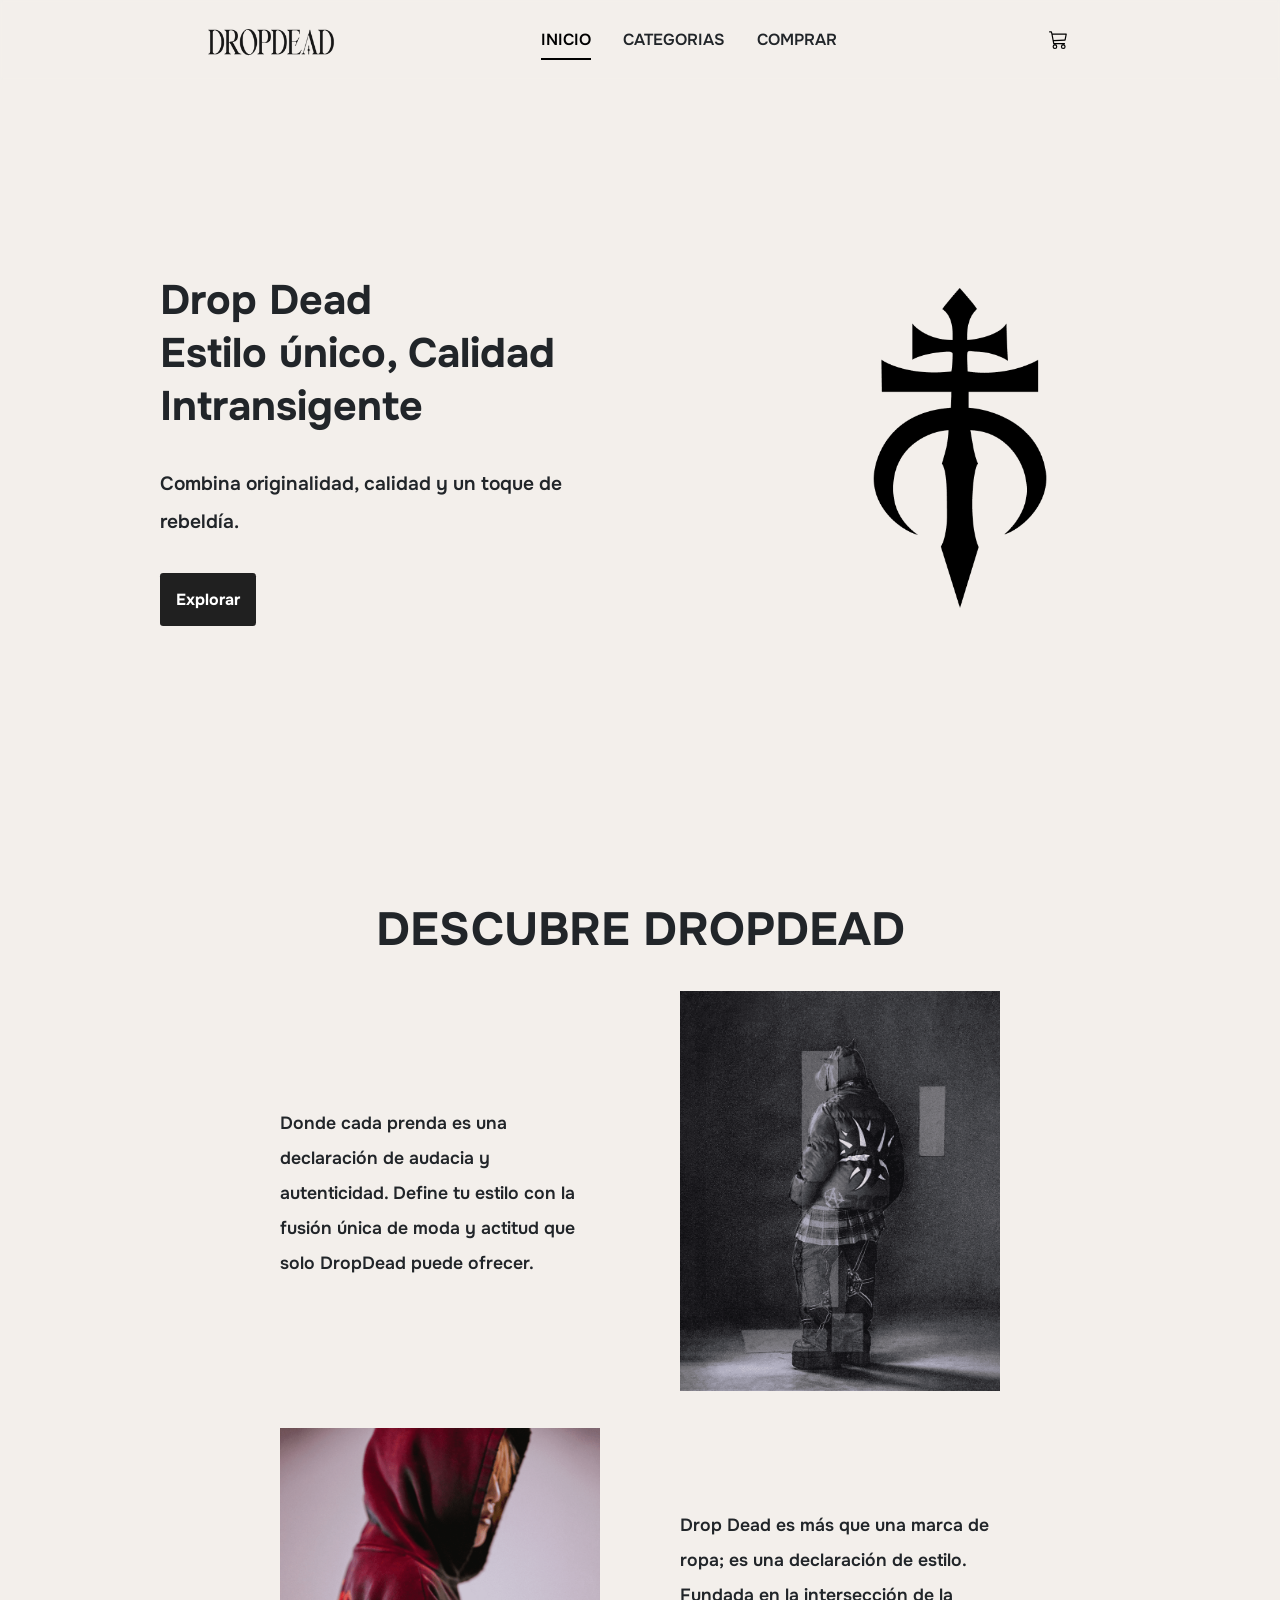
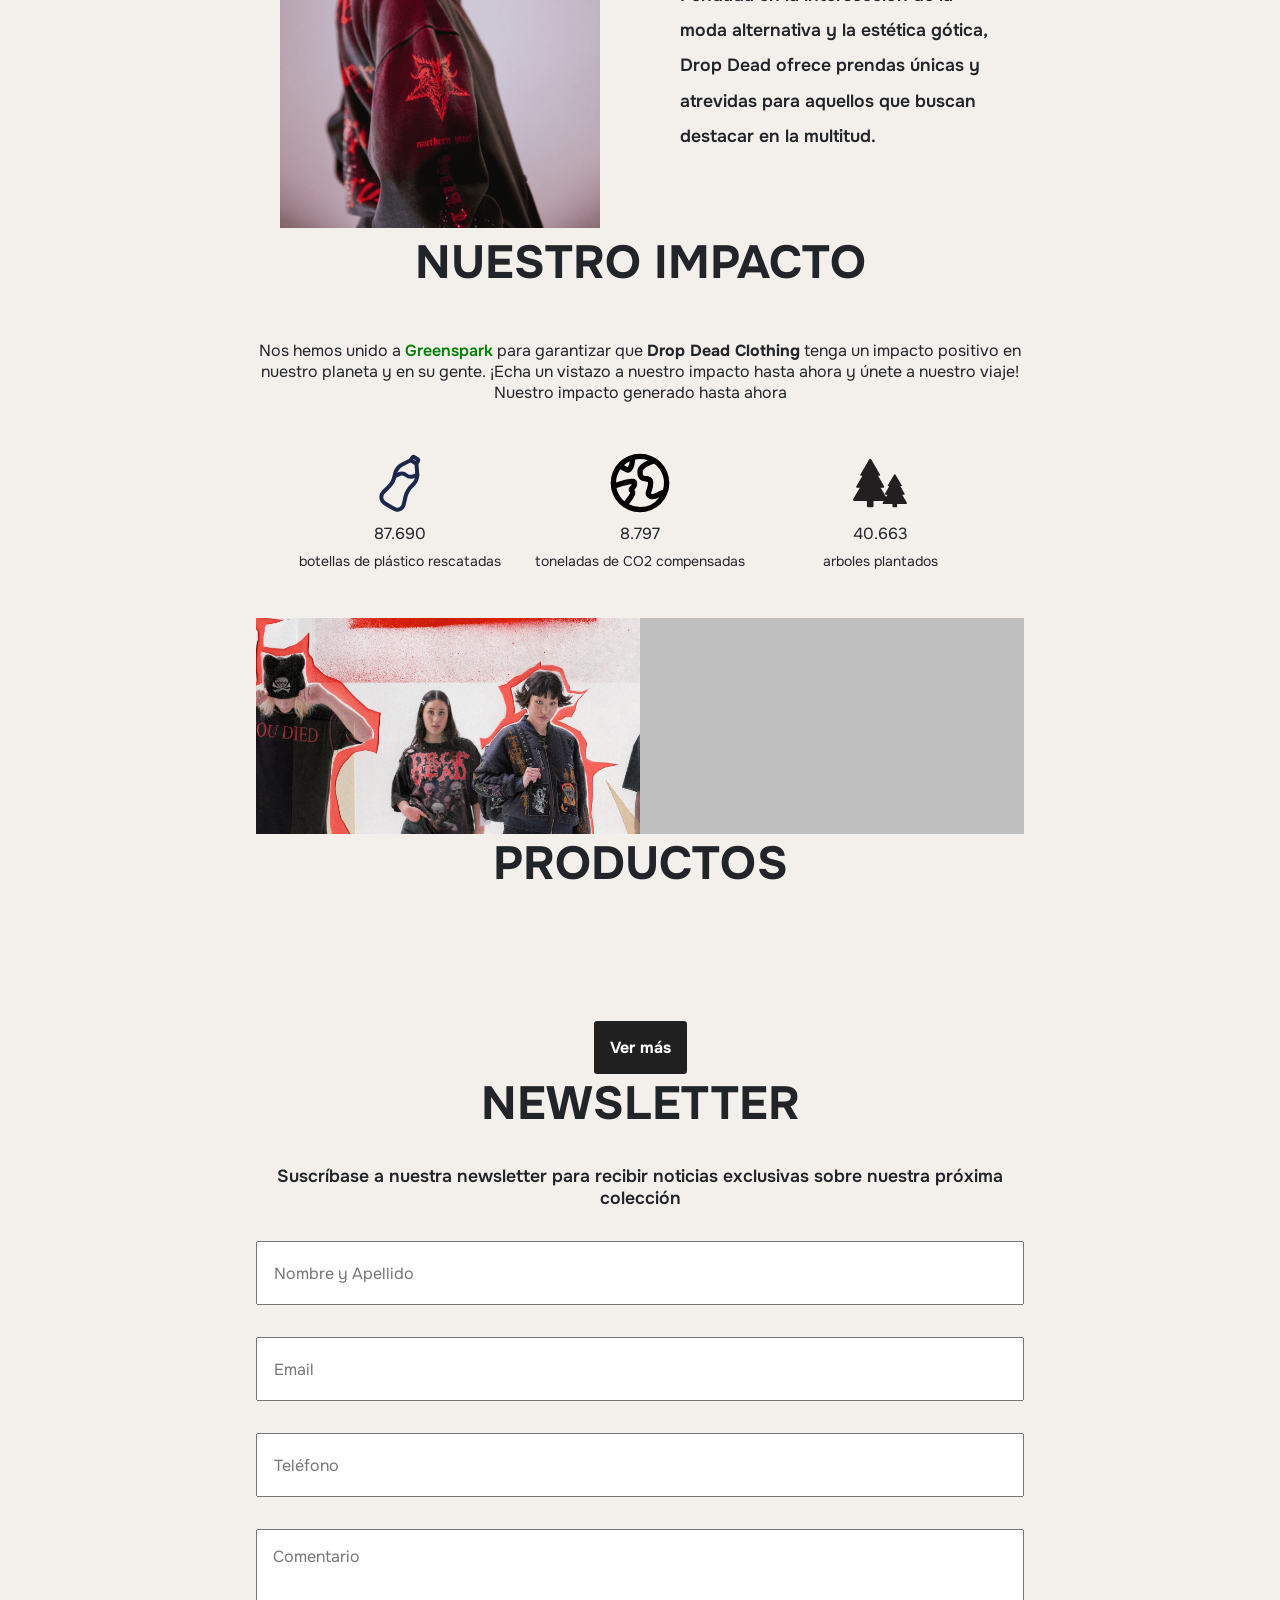
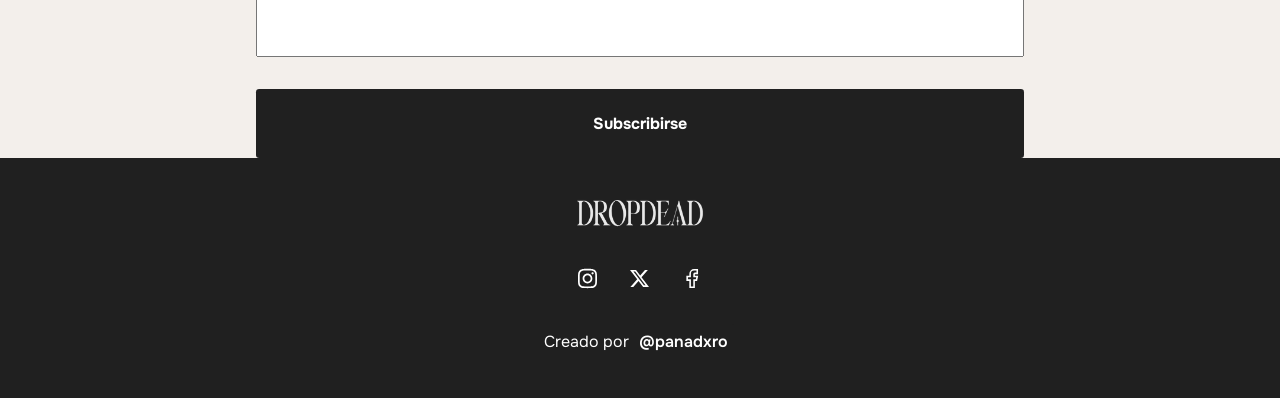
==== commit 08e9d48e: "Update index.html" ====
--- a/index.html
+++ b/index.html
@@ -2,7 +2,7 @@
 <html lang="es">
   <head>
     <meta charset="utf-8">
-    <title>DROPDEAD E-COMMERCE</title>
+    <title>DROPDEAD - Ecommerce</title>
     <meta name="viewport" content="width=device-width, initial-scale=1.0">
     <link rel="shortcut icon" href="assets/icon/faviconDrop.png">
     <link rel="stylesheet" href="css/bootstrap.css">
@@ -332,7 +332,7 @@
         <p>Creado por</p>
         <button type="button" data-bs-toggle="modal" data-bs-target="#modalAutor">@panadxro</button>
       </article>
-    </footer>  
+    </footer>
     <script src="js/bootstrap.bundle.min.js"></script>
     <script src="js/parcial.js"></script>
   </body>
